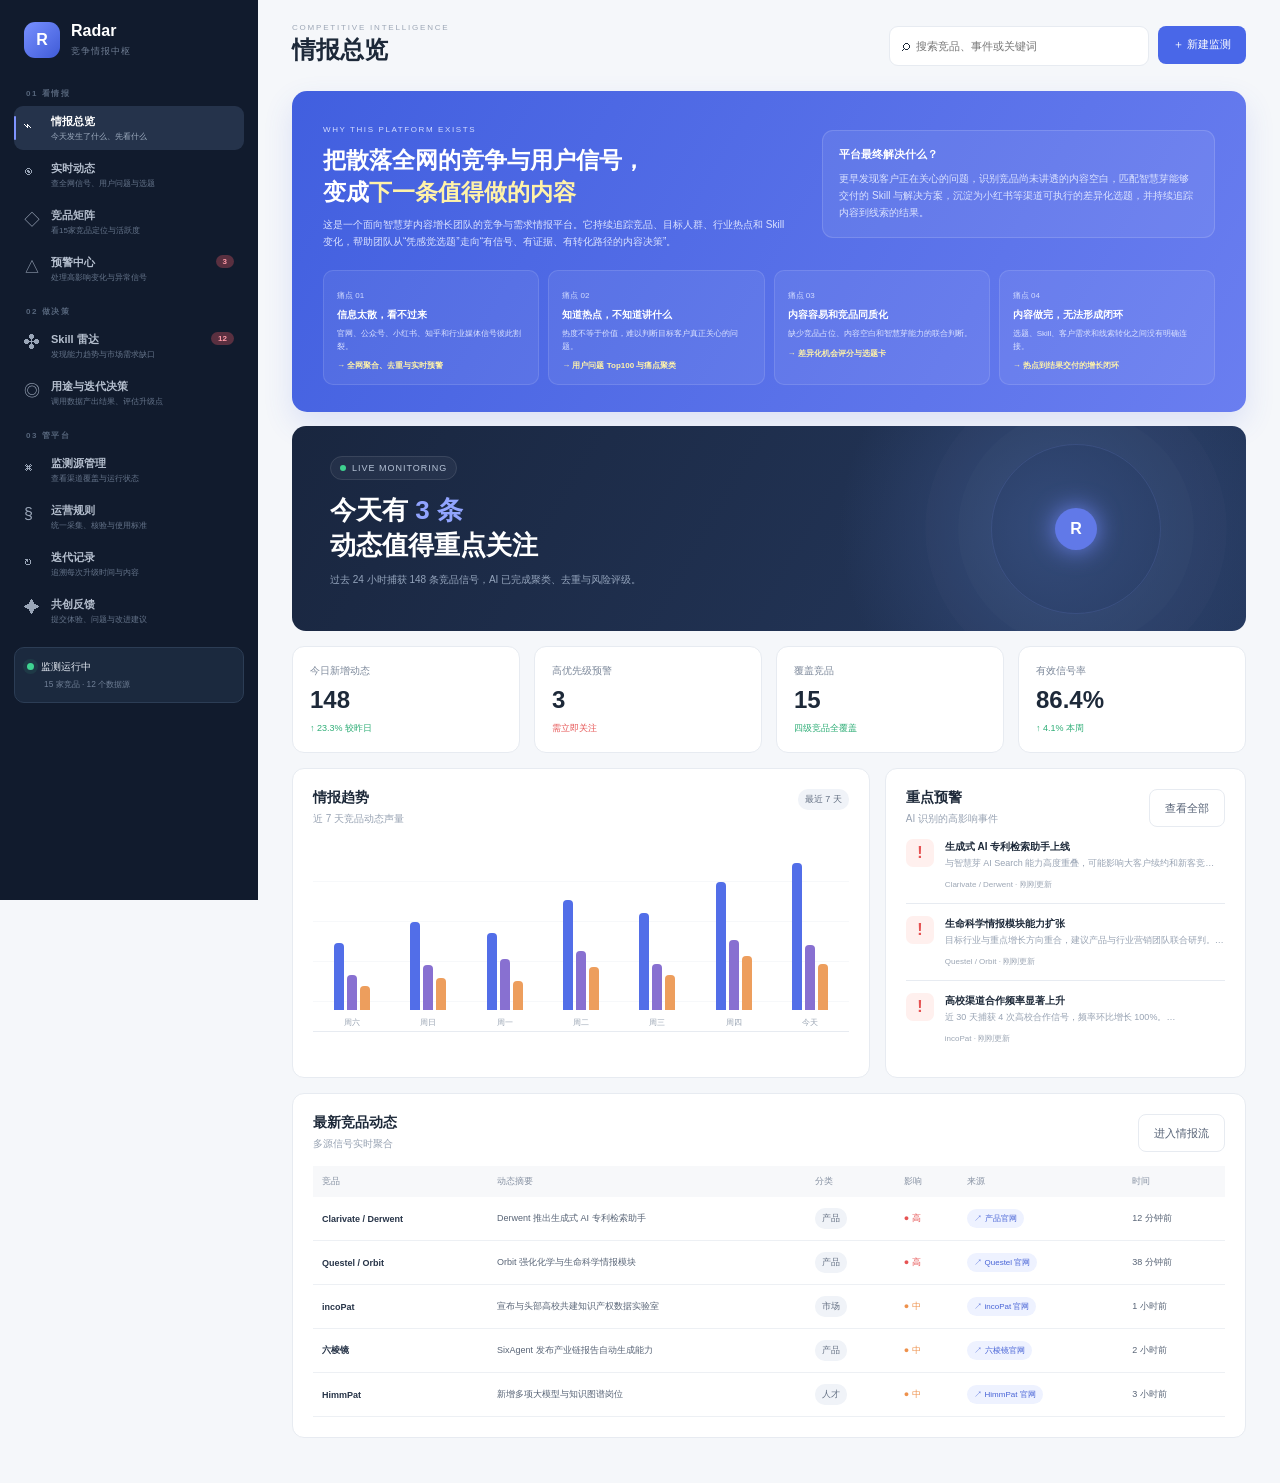
==== index.html @ b19b82ee "Create index.html发布智慧芽竞品监测平台 v1.7" ====
<!doctype html>
<html lang="zh-CN">
<head>
<meta charset="UTF-8"><meta name="viewport" content="width=device-width,initial-scale=1">
<title>Radar｜智慧芽竞品实时监测</title>
<style>
:root{--nav:#111b2d;--blue:#4967e8;--ink:#1d2939;--muted:#7d899b;--line:#e7ebf1;--bg:#f5f7fa;--red:#e65353;--orange:#ee914c;--green:#2fae77}
*{box-sizing:border-box}body{margin:0;background:var(--bg);color:var(--ink);font-family:Inter,"PingFang SC","Microsoft YaHei",sans-serif}button,input,select{font:inherit}.app{display:grid;grid-template-columns:258px 1fr;min-height:100vh}
aside{position:fixed;width:258px;height:100vh;background:var(--nav);color:#9ba7b9;padding:22px 14px 16px;display:flex;flex-direction:column;overflow-y:auto}.brand{display:flex;gap:11px;align-items:center;padding:0 10px 18px;color:white}.logo{width:36px;height:36px;border-radius:11px;background:linear-gradient(135deg,#7890ff,#3f5bd7);display:grid;place-items:center;font-weight:800}.brand b{display:block}.brand small{color:#6f7d93;font-size:9px;letter-spacing:1px}
nav{display:grid;gap:3px}.nav-group{padding:12px 12px 4px;color:#56657b;font-size:8px;font-weight:700;letter-spacing:1.5px}.nav{position:relative;border:0;background:transparent;color:#9aa6b8;text-align:left;padding:8px 10px;border-radius:9px;cursor:pointer;display:grid;grid-template-columns:27px 1fr auto;align-items:center}.nav>span:first-child{font-size:16px;align-self:start;padding-top:2px}.nav-copy{display:block;min-width:0}.nav-copy b{display:block;color:#b5bfce;font-size:11px;font-weight:600;line-height:1.35}.nav-copy small{display:block;color:#65748a;font-size:8px;line-height:1.4;margin-top:2px;white-space:nowrap}.nav.active,.nav:hover{background:#25334b;color:white}.nav.active:before{content:"";position:absolute;left:0;top:10px;bottom:10px;width:2px;border-radius:2px;background:#7f94ff}.nav.active .nav-copy b,.nav:hover .nav-copy b{color:white}.nav.active .nav-copy small,.nav:hover .nav-copy small{color:#9fadc0}.badge{align-self:start;background:#5a3040;color:#ff9aa7;padding:2px 7px;border-radius:10px;font-size:8px}.nav-divider{height:1px;background:#29354a;margin:8px 10px 1px}.status{margin-top:14px;padding:12px;background:#1b293e;border:1px solid #2c3d55;border-radius:10px;font-size:10px;color:#e4eaf3}.status i{display:inline-block;width:7px;height:7px;background:#3fd391;border-radius:50%;margin-right:7px;box-shadow:0 0 0 4px #3fd39118}.status small{display:block;color:#718097;margin:5px 0 0 17px}
main{grid-column:2;padding:0 34px 45px;min-width:0}header{height:91px;display:flex;align-items:center;justify-content:space-between}h1{font-size:24px;margin:2px 0}.eyebrow{font-size:8px;letter-spacing:1.8px;color:#9da7b6;margin:0}.actions{display:flex;gap:9px}.search{background:white;border:1px solid var(--line);border-radius:9px;padding:0 12px;width:260px}.search input{height:38px;width:220px;border:0;outline:0;font-size:11px}.primary,.secondary{height:38px;border-radius:8px;padding:0 15px;cursor:pointer;font-size:11px}.primary{border:0;background:var(--blue);color:white}.secondary{border:1px solid var(--line);background:white;color:#566276}.page{display:none}.page.active{display:block}
.hero{height:205px;border-radius:14px;padding:31px 38px;color:white;background:radial-gradient(circle at 80% 50%,#344b7a 0,transparent 28%),linear-gradient(120deg,#19263f,#263a60);position:relative;overflow:hidden}.live{font-size:9px;letter-spacing:1px;color:#b8c5d9;border:1px solid #ffffff19;background:#ffffff0b;border-radius:14px;padding:6px 9px}.live:before{content:"";display:inline-block;width:6px;height:6px;border-radius:50%;background:#3ed18f;margin-right:6px}.hero h2{font-size:26px;line-height:1.35;margin:18px 0 7px}.hero em{font-style:normal;color:#91a4ff}.hero p{font-size:10px;color:#94a4bc}.radar{position:absolute;right:85px;top:18px;width:170px;height:170px;border:1px solid #8ea2ff22;border-radius:50%;box-shadow:0 0 0 33px #ffffff04,0 0 0 66px #ffffff03}.radar:after{content:"R";position:absolute;inset:63px;border-radius:50%;background:#6179e8;display:grid;place-items:center;font-weight:bold;box-shadow:0 0 25px #6c82ed}
.purpose-banner{border-radius:15px;background:linear-gradient(120deg,#415fdf,#6a7ef0);color:white;padding:27px 31px;margin-bottom:14px;box-shadow:0 12px 30px #405fdf24}.purpose-top{display:grid;grid-template-columns:1.2fr 1fr;gap:28px;align-items:center}.purpose-kicker{font-size:8px;letter-spacing:1.6px;color:#d5ddff}.purpose-banner h2{font-size:23px;line-height:1.4;margin:8px 0}.purpose-banner h2 em{font-style:normal;color:#fff2a8}.purpose-banner>div p,.purpose-top p{font-size:10px;line-height:1.7;color:#dce3ff;margin:0}.purpose-result{background:#ffffff12;border:1px solid #ffffff24;border-radius:11px;padding:16px}.purpose-result b{display:block;font-size:11px;margin-bottom:8px}.purpose-result p{color:white}.pain-grid{display:grid;grid-template-columns:repeat(4,1fr);gap:9px;margin-top:20px}.pain-card{background:#ffffff10;border:1px solid #ffffff1e;border-radius:10px;padding:13px}.pain-card span{font-size:8px;color:#d3dcff}.pain-card h3{font-size:10px;margin:6px 0;color:white}.pain-card p{font-size:8px!important;line-height:1.55!important;color:#dce3ff!important}.pain-card b{display:block;font-size:8px;color:#fff3a9;margin-top:7px}
.metrics{display:grid;grid-template-columns:repeat(4,1fr);gap:14px;margin:15px 0}.metric,.panel,.company{background:white;border:1px solid var(--line);border-radius:12px}.metric{padding:17px}.metric span{display:block;font-size:10px;color:var(--muted)}.metric strong{display:block;font-size:24px;margin:8px 0 3px}.metric small{font-size:9px;color:var(--green)}.metric.warn small{color:var(--red)}.grid{display:grid;grid-template-columns:1.6fr 1fr;gap:15px}.panel{padding:20px}.panel-head,.intro,.toolbar{display:flex;align-items:flex-start;justify-content:space-between}.panel h3{font-size:14px;margin:0 0 5px}.panel p,.intro p{font-size:10px;color:#98a3b3;margin:0}.chart{height:190px;margin-top:16px;padding:8px 5px 21px;display:flex;align-items:end;gap:9px;border-bottom:1px solid var(--line);background:repeating-linear-gradient(to bottom,transparent,transparent 39px,#eef1f5 40px)}.day{height:100%;flex:1;display:flex;align-items:end;justify-content:center;gap:3px;position:relative}.day i{display:block;width:10px;border-radius:4px 4px 0 0}.day label{position:absolute;bottom:-18px;font-size:8px;color:#98a3b2}.alert{display:grid;grid-template-columns:30px 1fr;gap:9px;padding:12px 0;border-bottom:1px solid var(--line);cursor:pointer}.alert:last-child{border:0}.alert-icon{width:28px;height:28px;border-radius:7px;background:#fff0ee;color:var(--red);display:grid;place-items:center;font-weight:bold}.alert h4{font-size:10px;line-height:1.5;margin:0}.alert p{font-size:9px;margin:3px 0}.meta{font-size:8px;color:#9da7b5}.full{margin-top:15px}.table-wrap{overflow:auto}table{width:100%;border-collapse:collapse;margin-top:14px}th{background:#f7f8fa;color:#8792a3;font-weight:500;font-size:9px;text-align:left;padding:9px}td{padding:11px 9px;border-bottom:1px solid #edf0f4;font-size:9px;color:#586476;cursor:pointer}td b{color:#273448}.tag{display:inline-block;background:#f0f3f8;border-radius:10px;padding:4px 7px;color:#657184;font-size:9px}.high{color:var(--red)}.mid{color:var(--orange)}.low{color:var(--green)}
.intro{margin-bottom:16px;align-items:center}.intro h2{font-size:18px;margin:0 0 5px}.filters{display:flex;gap:4px;background:white;border:1px solid var(--line);padding:4px;border-radius:9px}.filters button{border:0;background:transparent;color:#7c8899;padding:7px 11px;border-radius:6px;font-size:10px;cursor:pointer}.filters button.active{background:#eaf0ff;color:#3f5fd4}.toolbar{align-items:center;margin-bottom:14px}.toolbar select{border:1px solid var(--line);background:white;border-radius:8px;padding:8px;font-size:10px;color:#657184}
.feed-layout{display:grid;grid-template-columns:1fr 270px;gap:15px}.feed{background:white;border:1px solid var(--line);border-radius:12px;padding:3px 20px}.feed-item{display:grid;grid-template-columns:105px 1fr;gap:15px;padding:19px 0;border-bottom:1px solid var(--line);cursor:pointer}.feed-item:last-child{border:0}.feed-item:hover h3{color:var(--blue)}.feed-company{font-size:10px;font-weight:700}.feed-time{font-size:8px;color:#9ca6b4;margin-top:7px}.feed-item h3{font-size:12px;margin:0 0 7px}.feed-item p{font-size:10px;line-height:1.65;color:#768294;margin:0 0 8px}.keywords{display:flex;flex-wrap:wrap;gap:7px;margin-top:15px}.keywords span{font-size:9px;padding:7px 9px;background:#f1f4f8;border-radius:15px}.keywords b{color:var(--blue);margin-left:4px}
.live-tabs{display:flex;gap:5px;overflow:auto;background:white;border:1px solid var(--line);padding:5px;border-radius:10px;margin-bottom:14px}.live-tabs button{white-space:nowrap;border:0;background:transparent;color:#718095;padding:9px 13px;border-radius:7px;font-size:10px;cursor:pointer}.live-tabs button.active{background:#eaf0ff;color:#3f5ed6}.live-view{display:none}.live-view.active{display:block}.source-taxonomy{display:grid;grid-template-columns:repeat(3,1fr);gap:13px}.taxonomy-card{background:white;border:1px solid var(--line);border-radius:11px;padding:17px}.taxonomy-head{display:flex;align-items:center;gap:10px;margin-bottom:12px}.taxonomy-icon{width:34px;height:34px;background:#edf1ff;color:var(--blue);display:grid;place-items:center;border-radius:9px;font-weight:bold}.taxonomy-card h3{font-size:12px;margin:0}.taxonomy-card p{font-size:8px;color:#939eae;margin:3px 0 0}.taxonomy-list{display:grid;gap:7px}.taxonomy-row{display:flex;justify-content:space-between;align-items:center;padding:8px;background:#f7f8fa;border-radius:7px;font-size:9px;color:#5f6c7d}.taxonomy-row span:last-child{color:#8995a6}.notice{padding:11px 13px;border:1px solid #f3d9a8;background:#fff9ed;color:#966c2d;border-radius:9px;font-size:9px;margin-bottom:13px}.rank-tools{display:flex;gap:8px;align-items:center}.rank-tools select{border:1px solid var(--line);border-radius:7px;padding:7px;background:white;font-size:9px}.rank-no{font-weight:800;font-size:12px}.rank-no.top{color:var(--orange)}.trend-up{color:var(--red)}.trend-down{color:var(--green)}.mini-bar{width:70px;height:4px;background:#edf0f4;border-radius:5px;overflow:hidden}.mini-bar i{display:block;height:100%;background:var(--blue)}.source-note{font-size:8px;color:#9aa5b4}.signal-metrics{display:flex;gap:7px;flex-wrap:wrap;margin-top:9px}.signal-metrics span{font-size:8px;background:#f3f5f8;border-radius:10px;padding:4px 7px;color:#718095}.opportunity-grid{display:grid;grid-template-columns:repeat(2,1fr);gap:13px}.opportunity{background:white;border:1px solid var(--line);border-radius:11px;padding:18px}.opp-head{display:flex;justify-content:space-between;gap:10px}.opp-score{flex:0 0 45px;height:45px;border-radius:50%;background:#edf1ff;color:var(--blue);display:grid;place-items:center;font-size:14px;font-weight:bold}.opportunity h3{font-size:12px;line-height:1.5;margin:0 0 6px}.opportunity p{font-size:9px;color:#748094;line-height:1.6}.angle{border-left:2px solid var(--blue);padding:8px 10px;background:#f7f9ff;border-radius:0 7px 7px 0;color:#48556a!important}.warning-grid{display:grid;grid-template-columns:repeat(2,1fr);gap:12px}.warning-card{background:white;border:1px solid var(--line);border-left:3px solid var(--red);border-radius:10px;padding:16px}.warning-card.orange{border-left-color:var(--orange)}.warning-card h3{font-size:11px;margin:0 0 6px}.warning-card p{font-size:9px;color:#748094;line-height:1.6}.warning-card footer{display:flex;justify-content:space-between;font-size:8px;color:#98a3b2;margin-top:11px}
.company-grid{display:grid;grid-template-columns:repeat(3,1fr);gap:14px}.company{padding:18px}.company-top{display:flex;align-items:center;gap:11px}.company-logo{width:39px;height:39px;border-radius:10px;color:white;display:grid;place-items:center;font-weight:bold}.company h3{font-size:13px;margin:0 0 4px}.company p{font-size:9px;color:#909baa;margin:0}.tier{margin-left:auto;padding:4px 7px;border-radius:10px;background:#edf1ff;color:#4c64d1;font-size:8px}.score{display:flex;justify-content:space-between;align-items:end;margin:18px 0 8px}.score b{font-size:24px}.score span{font-size:8px;color:#8d98a8}.bar{height:5px;border-radius:5px;background:#edf0f4;overflow:hidden}.bar i{display:block;height:100%;background:linear-gradient(90deg,#506be4,#8295f3)}.stats{display:grid;grid-template-columns:repeat(3,1fr);margin-top:15px;padding-top:13px;border-top:1px solid var(--line);font-size:8px;text-align:center;color:#909baa}.stats b{display:block;font-size:13px;color:#344154;margin-bottom:3px}
.alert-row{background:white;border:1px solid var(--line);border-left:3px solid var(--red);border-radius:10px;padding:16px;margin-bottom:10px;display:grid;grid-template-columns:34px 1fr auto;gap:12px;align-items:center}.alert-row.medium{border-left-color:var(--orange)}.alert-row h3{font-size:11px;margin:0 0 5px}.alert-row p{font-size:9px;color:#7c8798;margin:0}.source-grid{display:grid;grid-template-columns:repeat(3,1fr);gap:14px}.source{background:white;border:1px solid var(--line);border-radius:11px;padding:17px;display:flex;align-items:center;gap:11px}.source-logo{width:36px;height:36px;border-radius:9px;background:#edf1ff;color:var(--blue);display:grid;place-items:center;font-weight:bold}.source h3{font-size:11px;margin:0 0 4px}.source p{font-size:8px;color:#929dac;margin:0}.toggle{margin-left:auto;width:34px;height:19px;border-radius:20px;background:var(--blue);padding:3px;cursor:pointer}.toggle:before{content:"";display:block;width:13px;height:13px;border-radius:50%;background:white;margin-left:15px}.toggle.off{background:#d7dce3}.toggle.off:before{margin-left:0}
.govern-grid{display:grid;grid-template-columns:repeat(2,1fr);gap:14px}.rule-card{background:white;border:1px solid var(--line);border-radius:12px;padding:20px}.rule-no{width:30px;height:30px;border-radius:8px;background:#edf1ff;color:var(--blue);display:grid;place-items:center;font-weight:bold;font-size:11px;margin-bottom:13px}.rule-card h3{font-size:13px;margin:0 0 7px}.rule-card p,.rule-card li{font-size:10px;color:#748094;line-height:1.7}.rule-card ul{padding-left:17px;margin:8px 0 0}.rule-card.wide{grid-column:1/-1}.rule-flow{display:grid;grid-template-columns:repeat(5,1fr);gap:8px;margin-top:14px}.rule-flow div{background:#f6f8fb;border:1px solid var(--line);border-radius:8px;text-align:center;padding:12px 6px;font-size:9px;color:#596678}.rule-flow b{display:block;color:var(--blue);font-size:14px;margin-bottom:5px}
.timeline-v{position:relative;margin-left:13px;padding-left:27px;border-left:1px solid #dbe1e9}.release{background:white;border:1px solid var(--line);border-radius:12px;padding:18px 20px;margin-bottom:14px;position:relative}.release:before{content:"";position:absolute;left:-34px;top:22px;width:11px;height:11px;border-radius:50%;background:var(--blue);border:4px solid var(--bg)}.release-head{display:flex;justify-content:space-between;align-items:center}.release h3{font-size:13px;margin:0}.release time{font-size:9px;color:#939ead}.release ul{padding-left:17px;margin:12px 0 0}.release li{font-size:10px;color:#687587;line-height:1.8}.version{font-size:8px;background:#edf1ff;color:var(--blue);border-radius:10px;padding:4px 7px;margin-left:7px}
.feedback-layout{display:grid;grid-template-columns:360px 1fr;gap:15px}.feedback-form label{display:block;font-size:9px;color:#647185;margin:13px 0 6px}.feedback-form input,.feedback-form select,.feedback-form textarea{width:100%;border:1px solid var(--line);border-radius:8px;padding:10px;background:white;outline:none;font-size:10px}.feedback-form textarea{min-height:105px;resize:vertical}.feedback-form .primary{width:100%;margin-top:15px}.feedback-list{display:grid;gap:10px;margin-top:14px}.feedback-card{border:1px solid var(--line);border-radius:10px;padding:14px}.feedback-card h4{font-size:11px;margin:0 0 7px}.feedback-card p{font-size:10px!important;line-height:1.6;color:#6e7a8c!important}.feedback-meta{display:flex;align-items:center;gap:7px;font-size:8px;color:#98a2b1}.feedback-status{margin-left:auto;background:#eaf8f2;color:var(--green);padding:4px 7px;border-radius:10px}.empty{text-align:center;padding:55px;color:#9ba5b4;font-size:10px}.stars{display:flex;gap:4px}.stars button{border:0;background:#f2f4f7;color:#a3adba;width:31px;height:31px;border-radius:7px;cursor:pointer}.stars button.on{background:#fff0d8;color:#e79a2c}
.modal-bg{display:none;position:fixed;inset:0;background:#101827aa;z-index:5;align-items:center;justify-content:center}.modal-bg.open{display:flex}.modal{width:min(560px,90vw);background:white;border-radius:14px;padding:27px;position:relative}.close{position:absolute;right:15px;top:11px;border:0;background:transparent;font-size:21px;color:#8a95a5;cursor:pointer}.modal h2{font-size:18px;margin:0 0 10px}.modal p{font-size:11px;color:#707d90;line-height:1.75}.modal label{display:block;font-size:10px;margin:14px 0 6px}.modal input,.modal select{width:100%;padding:10px;border:1px solid var(--line);border-radius:8px}.modal .primary{width:100%;margin-top:18px}.toast{position:fixed;right:25px;bottom:25px;background:#1d293c;color:white;padding:11px 16px;border-radius:8px;font-size:10px;opacity:0;transform:translateY(8px);transition:.2s}.toast.show{opacity:1;transform:none}
.source-link{display:inline-flex;align-items:center;gap:4px;color:#4763d6;text-decoration:none;font-size:8px;padding:4px 7px;background:#eef2ff;border-radius:10px}.source-link:hover{text-decoration:underline}.source-line{display:flex;align-items:center;gap:8px;flex-wrap:wrap;margin-top:9px}.source-domain{color:#94a0b0;font-size:8px}
.skill-hero{background:linear-gradient(120deg,#151f37,#293f68);border-radius:14px;color:white;padding:25px 30px;display:flex;justify-content:space-between;align-items:center;margin-bottom:14px}.skill-hero h2{font-size:21px;margin:0 0 8px}.skill-hero p{font-size:10px;color:#aab8cd;margin:0;max-width:650px;line-height:1.6}.skill-kpis{display:flex;gap:25px}.skill-kpis span{font-size:8px;color:#9dacbf;text-align:center}.skill-kpis b{display:block;color:white;font-size:21px;margin-bottom:4px}.skill-tabs{display:flex;gap:5px;border-bottom:1px solid var(--line);margin-bottom:14px}.skill-tabs button{border:0;background:transparent;padding:10px 13px;color:#778497;font-size:10px;cursor:pointer;border-bottom:2px solid transparent}.skill-tabs button.active{color:var(--blue);border-bottom-color:var(--blue)}.skill-view{display:none}.skill-view.active{display:block}.skill-grid{display:grid;grid-template-columns:repeat(3,1fr);gap:13px}.skill-card{background:white;border:1px solid var(--line);border-radius:11px;padding:17px}.skill-top{display:flex;justify-content:space-between;gap:9px}.skill-card h3{font-size:12px;line-height:1.5;margin:0 0 7px}.skill-card p{font-size:9px;color:#748094;line-height:1.65;margin:0}.skill-score{flex:0 0 38px;height:38px;border-radius:9px;background:#eef2ff;color:var(--blue);display:grid;place-items:center;font-weight:bold}.skill-meta{display:flex;gap:6px;flex-wrap:wrap;margin:11px 0}.skill-meta span{font-size:8px;background:#f2f4f7;border-radius:9px;padding:4px 7px;color:#657286}.heat{height:5px;border-radius:5px;background:#edf0f4;overflow:hidden;margin:10px 0 7px}.heat i{display:block;height:100%;background:linear-gradient(90deg,#526de8,#dc6b82)}.matrix-table td:first-child{font-weight:700;color:#344154}.demand-card{background:white;border:1px solid var(--line);border-radius:11px;padding:17px;display:grid;grid-template-columns:1fr 120px;gap:15px}.demand-card h3{font-size:12px;margin:0 0 6px}.demand-card p{font-size:9px;color:#748094;line-height:1.6;margin:0}.demand-score{text-align:center;border-left:1px solid var(--line)}.demand-score b{font-size:23px;color:var(--blue);display:block}.demand-score span{font-size:8px;color:#929dad}
.meeting-insight{background:#eef2ff;border:1px solid #dce4ff;border-radius:10px;padding:13px 15px;margin-bottom:14px;font-size:9px;color:#4f5e78;line-height:1.6}.meeting-insight b{color:#344fc1}.business-flow{display:grid;grid-template-columns:repeat(6,1fr);gap:8px;margin:16px 0}.flow-step{background:white;border:1px solid var(--line);border-radius:10px;padding:14px 9px;text-align:center;position:relative}.flow-step:not(:last-child):after{content:"→";position:absolute;right:-10px;top:38%;color:#9ba6b5;z-index:2}.flow-step b{display:block;color:var(--blue);font-size:15px;margin-bottom:6px}.flow-step span{font-size:9px;color:#5f6c7e}.flow-step small{display:block;font-size:8px;color:#9aa5b4;margin-top:5px}.segment-grid{display:grid;grid-template-columns:repeat(3,1fr);gap:12px;margin-top:14px}.segment-card{background:white;border:1px solid var(--line);border-radius:11px;padding:17px}.segment-card.priority{border-top:3px solid var(--blue)}.segment-card h3{font-size:12px;margin:8px 0 7px}.segment-card p,.segment-card li{font-size:9px;color:#748094;line-height:1.6}.segment-card ul{padding-left:16px;margin:10px 0 0}.process-grid{display:grid;grid-template-columns:repeat(4,1fr);gap:12px;margin-top:14px}.process-card{background:white;border:1px solid var(--line);border-radius:11px;padding:16px}.process-card b{font-size:14px;color:var(--blue)}.process-card h3{font-size:11px;margin:7px 0}.process-card p{font-size:9px;color:#748094;line-height:1.6;margin:0}
.intent-hero{background:linear-gradient(120deg,#202d49,#314b77);color:white;border-radius:14px;padding:25px 28px;margin-bottom:14px;display:flex;justify-content:space-between;gap:20px;align-items:center}.intent-hero h2{font-size:20px;margin:0 0 7px}.intent-hero p{font-size:10px;color:#b5c2d7;line-height:1.65;margin:0;max-width:700px}.principle-chip{background:#ffffff10;border:1px solid #ffffff22;padding:11px 14px;border-radius:10px;font-size:9px;white-space:nowrap}.intent-switch{display:grid;grid-template-columns:repeat(2,1fr);gap:10px;margin-bottom:14px}.intent-mode{background:white;border:1px solid var(--line);border-radius:11px;padding:16px;text-align:left;cursor:pointer}.intent-mode.active{border-color:#7890f2;box-shadow:0 0 0 2px #526ee81a}.intent-mode b{display:block;font-size:12px;color:#344154;margin-bottom:5px}.intent-mode span{font-size:9px;color:#7c8899}.intent-panel{display:none}.intent-panel.active{display:grid;grid-template-columns:370px 1fr;gap:14px}.intent-form label{display:block;font-size:9px;color:#657185;margin:12px 0 6px}.intent-form select,.intent-form textarea,.intent-form input{width:100%;border:1px solid var(--line);border-radius:8px;background:white;padding:10px;font-size:10px;outline:0}.intent-form textarea{min-height:105px;resize:vertical}.intent-form .primary{width:100%;margin-top:14px}.generated-result{border:1px solid var(--line);border-radius:10px;padding:15px;margin-top:12px}.generated-result h4{font-size:11px;margin:0 0 7px}.generated-result p,.generated-result li{font-size:9px;color:#6f7c8e;line-height:1.7}.decision-list{display:grid;gap:11px}.decision-card{background:white;border:1px solid var(--line);border-radius:11px;padding:17px}.decision-head{display:flex;justify-content:space-between;gap:12px}.decision-card h3{font-size:12px;margin:0 0 6px}.decision-card p{font-size:9px;color:#748094;line-height:1.6}.assessment-grid{display:grid;grid-template-columns:repeat(4,1fr);gap:7px;margin:12px 0}.assessment{background:#f6f8fb;border-radius:8px;padding:9px}.assessment span{display:block;font-size:8px;color:#909baa;margin-bottom:4px}.assessment b{font-size:9px;color:#3f4d61}.assessment.good b{color:var(--green)}.assessment.warn b{color:var(--orange)}.pros-cons{display:grid;grid-template-columns:repeat(2,1fr);gap:8px}.pros-cons div{border:1px solid var(--line);border-radius:8px;padding:10px;font-size:9px;color:#687587;line-height:1.6}.decision-actions{display:flex;gap:7px;justify-content:flex-end;margin-top:12px}.status-approved{background:#e9f8f1;color:var(--green)}.status-hold{background:#fff4e8;color:var(--orange)}.status-rejected{background:#f2f4f7;color:#7b8798}.guardrail{border-left:3px solid var(--blue);background:#f5f7ff;padding:12px 14px;border-radius:0 8px 8px 0;font-size:9px;color:#5d6980;line-height:1.65;margin-bottom:13px}
@media(max-width:1050px){.grid,.feed-layout,.feedback-layout,.intent-panel.active{grid-template-columns:1fr}.metrics{grid-template-columns:repeat(2,1fr)}.company-grid,.source-grid,.source-taxonomy,.skill-grid,.process-grid,.pain-grid{grid-template-columns:repeat(2,1fr)}.business-flow{grid-template-columns:repeat(3,1fr)}}@media(max-width:760px){.app{display:block}aside{position:static;width:auto;height:auto}.status,.nav-divider,.nav-group{display:none}nav{grid-template-columns:repeat(10,180px);overflow:auto}.nav-copy small{white-space:normal}main{padding:0 14px 30px}.search{display:none}.radar{display:none}.metrics,.company-grid,.source-grid,.govern-grid,.source-taxonomy,.opportunity-grid,.warning-grid,.skill-grid,.process-grid,.segment-grid,.business-flow,.pain-grid,.purpose-top,.intent-switch,.assessment-grid,.pros-cons{grid-template-columns:1fr}.flow-step:not(:last-child):after{content:"↓";right:50%;top:auto;bottom:-13px}.rule-card.wide{grid-column:auto}.rule-flow{grid-template-columns:1fr}.hero{padding:28px}.purpose-banner{padding:23px}.intent-hero{display:block}.principle-chip{margin-top:13px;white-space:normal}.feed-item{grid-template-columns:1fr}.skill-hero{display:block}.skill-kpis{margin-top:20px}.demand-card{grid-template-columns:1fr}.demand-score{border:0;border-top:1px solid var(--line);padding-top:10px}}
</style>
</head>
<body><div class="app">
<aside><div class="brand"><div class="logo">R</div><div><b>Radar</b><small>竞争情报中枢</small></div></div>
<nav id="nav">
<div class="nav-group">01 看情报</div>
<button class="nav active" data-page="overview"><span>⌁</span><span class="nav-copy"><b>情报总览</b><small>今天发生了什么、先看什么</small></span></button>
<button class="nav" data-page="feed"><span>◉</span><span class="nav-copy"><b>实时动态</b><small>查全网信号、用户问题与选题</small></span></button>
<button class="nav" data-page="companies"><span>◇</span><span class="nav-copy"><b>竞品矩阵</b><small>看15家竞品定位与活跃度</small></span></button>
<button class="nav" data-page="alerts"><span>△</span><span class="nav-copy"><b>预警中心</b><small>处理高影响变化与异常信号</small></span><b class="badge">3</b></button>
<div class="nav-group">02 做决策</div>
<button class="nav" data-page="skills"><span>✣</span><span class="nav-copy"><b>Skill 雷达</b><small>发现能力趋势与市场需求缺口</small></span><b class="badge">12</b></button>
<button class="nav" data-page="intent"><span>◎</span><span class="nav-copy"><b>用途与迭代决策</b><small>调用数据产出结果、评估升级点</small></span></button>
<div class="nav-group">03 管平台</div>
<button class="nav" data-page="sources"><span>⌘</span><span class="nav-copy"><b>监测源管理</b><small>查看渠道覆盖与运行状态</small></span></button>
<button class="nav" data-page="rules"><span>§</span><span class="nav-copy"><b>运营规则</b><small>统一采集、核验与使用标准</small></span></button>
<button class="nav" data-page="changelog"><span>↻</span><span class="nav-copy"><b>迭代记录</b><small>追溯每次升级时间与内容</small></span></button>
<button class="nav" data-page="feedback"><span>✦</span><span class="nav-copy"><b>共创反馈</b><small>提交体验、问题与改进建议</small></span></button>
</nav>
<div class="status"><i></i>监测运行中<small>15 家竞品 · 12 个数据源</small></div></aside>
<main><header><div><p class="eyebrow">COMPETITIVE INTELLIGENCE</p><h1 id="title">情报总览</h1></div><div class="actions"><label class="search">⌕ <input id="search" placeholder="搜索竞品、事件或关键词"></label><button class="primary" id="newMonitor">＋ 新建监测</button></div></header>

<section class="page active" id="overview"><section class="purpose-banner"><div class="purpose-top"><div><span class="purpose-kicker">WHY THIS PLATFORM EXISTS</span><h2>把散落全网的竞争与用户信号，<br>变成<em>下一条值得做的内容</em></h2><p>这是一个面向智慧芽内容增长团队的竞争与需求情报平台。它持续追踪竞品、目标人群、行业热点和 Skill 变化，帮助团队从“凭感觉选题”走向“有信号、有证据、有转化路径的内容决策”。</p></div><div class="purpose-result"><b>平台最终解决什么？</b><p>更早发现客户正在关心的问题，识别竞品尚未讲透的内容空白，匹配智慧芽能够交付的 Skill 与解决方案，沉淀为小红书等渠道可执行的差异化选题，并持续追踪内容到线索的结果。</p></div></div><div class="pain-grid"><article class="pain-card"><span>痛点 01</span><h3>信息太散，看不过来</h3><p>官网、公众号、小红书、知乎和行业媒体信号彼此割裂。</p><b>→ 全网聚合、去重与实时预警</b></article><article class="pain-card"><span>痛点 02</span><h3>知道热点，不知道讲什么</h3><p>热度不等于价值，难以判断目标客户真正关心的问题。</p><b>→ 用户问题 Top100 与痛点聚类</b></article><article class="pain-card"><span>痛点 03</span><h3>内容容易和竞品同质化</h3><p>缺少竞品占位、内容空白和智慧芽能力的联合判断。</p><b>→ 差异化机会评分与选题卡</b></article><article class="pain-card"><span>痛点 04</span><h3>内容做完，无法形成闭环</h3><p>选题、Skill、客户需求和线索转化之间没有明确连接。</p><b>→ 热点到结果交付的增长闭环</b></article></div></section><div class="hero"><span class="live">LIVE MONITORING</span><h2>今天有 <em>3 条</em><br>动态值得重点关注</h2><p>过去 24 小时捕获 148 条竞品信号，AI 已完成聚类、去重与风险评级。</p><div class="radar"></div></div>
<div class="metrics"><article class="metric"><span>今日新增动态</span><strong>148</strong><small>↑ 23.3% 较昨日</small></article><article class="metric warn"><span>高优先级预警</span><strong>3</strong><small>需立即关注</small></article><article class="metric"><span>覆盖竞品</span><strong>15</strong><small>四级竞品全覆盖</small></article><article class="metric"><span>有效信号率</span><strong>86.4%</strong><small>↑ 4.1% 本周</small></article></div>
<div class="grid"><section class="panel"><div class="panel-head"><div><h3>情报趋势</h3><p>近 7 天竞品动态声量</p></div><span class="tag">最近 7 天</span></div><div class="chart" id="chart"></div></section><section class="panel"><div class="panel-head"><div><h3>重点预警</h3><p>AI 识别的高影响事件</p></div><button class="secondary jump" data-jump="alerts">查看全部</button></div><div id="priority"></div></section></div>
<section class="panel full"><div class="panel-head"><div><h3>最新竞品动态</h3><p>多源信号实时聚合</p></div><button class="secondary jump" data-jump="feed">进入情报流</button></div><div class="table-wrap"><table><thead><tr><th>竞品</th><th>动态摘要</th><th>分类</th><th>影响</th><th>来源</th><th>时间</th></tr></thead><tbody id="latest"></tbody></table></div></section></section>

<section class="page" id="feed">
<div class="live-tabs" id="liveTabs"><button class="active" data-live="stream">全网动态流</button><button data-live="platforms">平台监测</button><button data-live="searchDemand">搜索需求</button><button data-live="topQuestions">用户问题 Top 100</button><button data-live="signalAlerts">异常与预警</button><button data-live="opportunities">选题机会</button></div>
<div class="live-view active" id="stream"><div class="toolbar"><div class="filters" id="filters"><button class="active" data-filter="全部">全部动态</button><button data-filter="产品">产品更新</button><button data-filter="市场">市场活动</button><button data-filter="舆情">舆情信号</button><button data-filter="人才">人才招聘</button></div><select id="companyFilter"><option>全部竞品</option></select></div><div class="feed-layout"><div class="feed" id="feedList"></div><section class="panel"><h3>热点关键词</h3><p>近 24 小时信号聚类</p><div class="keywords"><span>AI Agent <b>32</b></span><span>专利分析 <b>28</b></span><span>产业图谱 <b>17</b></span><span>海外市场 <b>14</b></span><span>大模型 <b>12</b></span></div><br><h3>AI 情报日报</h3><p>自动汇总核心动态、潜在影响与建议动作。</p><button class="secondary" style="width:100%;margin-top:14px" onclick="toast('今日简报生成中')">生成今日简报</button></section></div></div>
<div class="live-view" id="platforms"><div class="intro"><div><h2>平台监测</h2><p>按一级来源、二级平台和三级信号类型管理全网监测范围。</p></div><span class="tag">32 个来源运行中</span></div><div class="source-taxonomy" id="taxonomyGrid"></div></div>
<div class="live-view" id="searchDemand"><div class="intro"><div><h2>搜索需求</h2><p>观察用户主动搜索的问题、品牌与解决方案需求。</p></div><span class="tag">近 30 天</span></div><div class="notice">数据口径提示：页面中的搜索量与覆盖人数为原型演示估算，真实上线后必须分别标注平台指数、第三方估算或真实后台数据，禁止直接跨平台相加。</div><section class="panel"><div class="panel-head"><div><h3>跨平台搜索趋势</h3><p>来源：百度、微信搜一搜、小红书、知乎、Google 与 AI 搜索</p></div><span class="tag">演示数据</span></div><div class="table-wrap"><table><thead><tr><th>搜索主题</th><th>主要来源</th><th>月搜索量</th><th>30天趋势</th><th>竞品占位</th><th>预警</th></tr></thead><tbody id="searchTable"></tbody></table></div></section></div>
<div class="live-view" id="topQuestions"><div class="intro"><div><h2>行业核心用户问题 Top 100</h2><p>综合搜索、讨论、覆盖、增长与商业意图形成的问题榜单。</p></div><div class="rank-tools"><select id="questionAudience"><option>全部人群</option><option>企业知识产权负责人</option><option>专利工程师</option><option>研发负责人</option><option>高校科研人员</option></select><select id="questionSort"><option value="score">综合机会分</option><option value="search">搜索次数</option><option value="reach">覆盖人数</option><option value="growth">增长速度</option></select></div></div><div class="notice">当前为 Top 100 结构与演示估算数据，用于确认指标和交互；接入真实数据后，每项指标将展示来源、统计周期与可信度。</div><section class="panel"><div class="table-wrap"><table><thead><tr><th>排名</th><th>用户问题</th><th>目标人群</th><th>月搜索量</th><th>讨论量</th><th>覆盖人数</th><th>趋势</th><th>机会分</th></tr></thead><tbody id="questionTable"></tbody></table></div></section></div>
<div class="live-view" id="signalAlerts"><div class="intro"><div><h2>异常与预警</h2><p>识别热度暴涨、负面舆情、竞品占位及信源异常。</p></div><span class="tag">4 条待研判</span></div><div class="warning-grid" id="warningGrid"></div></div>
<div class="live-view" id="opportunities"><div class="intro"><div><h2>小红书选题机会</h2><p>将竞品和用户信号转化为可执行的差异化内容角度。</p></div><button class="primary" onclick="toast('已生成本周选题包')">生成本周选题包</button></div><div class="opportunity-grid" id="opportunityGrid"></div></div>
</section>

<section class="page" id="skills"><div class="skill-hero"><div><h2>Skill 全网雷达</h2><p>持续搜索目标人群、竞品、行业与厂商正在使用、发布和期待的 Skill，识别产品能力趋势、场景空白与可营销的话题机会。</p></div><div class="skill-kpis"><span><b>126</b>已发现 Skill</span><span><b>18</b>本周新增</span><span><b>12</b>高机会</span></div></div>
<div class="skill-tabs" id="skillTabs"><button class="active" data-skill-view="skillStream">Skill 动态流</button><button data-skill-view="businessLoop">业务闭环</button><button data-skill-view="industrySkills">行业 Skill 地图</button><button data-skill-view="vendorSkills">厂商能力矩阵</button><button data-skill-view="skillDemand">需求缺口榜</button></div>
<div class="skill-view active" id="skillStream"><div class="toolbar"><div class="filters" id="skillFilters"><button class="active" data-skill-filter="全部">全部</button><button data-skill-filter="竞品动作">竞品动作</button><button data-skill-filter="目标人群">目标人群</button><button data-skill-filter="行业应用">行业应用</button><button data-skill-filter="厂商发布">厂商发布</button></div><span class="tag">近 30 天</span></div><div class="skill-grid" id="skillGrid"></div></div>
<div class="skill-view" id="businessLoop"><div class="meeting-insight"><b>来自会议纪要的核心判断：</b>热点不是终点，而是价值唤起的入口。平台需要把行业热点转化为客户小问题，再匹配 Skill、服务或产品组合，形成带明确需求标签的高质量线索，并持续追踪到转化结果。</div><div class="intro"><div><h2>热点到结果交付闭环</h2><p>从内容获客升级为“可诊断、可组合、可转化”的增长工作流。</p></div><span class="tag">H2 核心路径</span></div><div class="business-flow"><div class="flow-step"><b>1</b><span>行业热点</span><small>产业链变化</small></div><div class="flow-step"><b>2</b><span>痛点唤起</span><small>小问题识别</small></div><div class="flow-step"><b>3</b><span>内容承接</span><small>渠道与案例</small></div><div class="flow-step"><b>4</b><span>Skill 组合</span><small>Skill + 服务</small></div><div class="flow-step"><b>5</b><span>需求线索</span><small>标签与意向</small></div><div class="flow-step"><b>6</b><span>结果交付</span><small>转销售/自闭环</small></div></div><div class="process-grid"><article class="process-card"><b>01</b><h3>看方向</h3><p>产业链监测、战略情报、技术路线与机会洞察。</p></article><article class="process-card"><b>02</b><h3>解问题</h3><p>研发创新、TRIZ、技术方案与具体难题解决。</p></article><article class="process-card"><b>03</b><h3>控质量</h3><p>专利质量、权利要求比对、风险与价值评估。</p></article><article class="process-card"><b>04</b><h3>做运营</h3><p>专利组合运营、监测预警、内容和转化追踪。</p></article></div><div class="intro" style="margin-top:22px"><div><h2>客户池分层运营</h2><p>不同客户池对应不同监测、内容和转化动作。</p></div></div><div class="segment-grid"><article class="segment-card priority"><span class="tag">最高优先级</span><h3>新客户 · 不在销售私海</h3><p>由运营首次触达，具备自孵化和轻量 Skill 自闭环机会。</p><ul><li>监测行业与公司特征</li><li>用热点识别潜在需求</li><li>沉淀可直接体验的 Skill</li></ul></article><article class="segment-card"><span class="tag">重点协同</span><h3>新客户 · 已在销售私海</h3><p>以带需求标签的高质量线索支持销售，提高协同效率。</p><ul><li>明确热点与业务场景</li><li>补充客户行为证据</li><li>推送解决方案标签</li></ul></article><article class="segment-card"><span class="tag">增购运营</span><h3>现有合作客户</h3><p>通过新 Skill、专家服务和场景组合发现增购机会。</p><ul><li>监测新增痛点</li><li>推荐 Skill 组合</li><li>跟踪使用与续约反馈</li></ul></article></div></div>
<div class="skill-view" id="industrySkills"><section class="panel"><div class="panel-head"><div><h3>行业 Skill 热度地图</h3><p>观察不同产业正在出现的高频能力与增长方向</p></div><span class="tag">演示数据</span></div><div class="table-wrap"><table class="matrix-table"><thead><tr><th>行业</th><th>高频 Skill</th><th>本月信号</th><th>增长</th><th>主要人群</th><th>机会等级</th></tr></thead><tbody id="industrySkillTable"></tbody></table></div></section></div>
<div class="skill-view" id="vendorSkills"><section class="panel"><div class="panel-head"><div><h3>厂商与竞品能力矩阵</h3><p>追踪不同厂商推出、强调或正在招聘建设的 Skill</p></div><span class="tag">重点厂商</span></div><div class="table-wrap"><table class="matrix-table"><thead><tr><th>厂商</th><th>已出现 Skill</th><th>重点方向</th><th>信号来源</th><th>活跃度</th></tr></thead><tbody id="vendorSkillTable"></tbody></table></div></section></div>
<div class="skill-view" id="skillDemand"><div class="intro"><div><h2>目标人群希望出现的 Skill</h2><p>从求助、抱怨、搜索与工作流讨论中提炼尚未充分满足的能力需求。</p></div><span class="tag">需求机会 Top 8</span></div><div style="display:grid;gap:11px" id="skillDemandList"></div></div>
</section>
<section class="page" id="intent"><div class="intent-hero"><div><h2>你希望用这个平台完成什么？</h2><p>选择一种用途，或直接描述你的目标。平台既可以调用现有情报快速产出结果，也可以把改进意见转化为可审议的迭代候选。</p></div><div class="principle-chip">核心原则：平台自主分析，最终由你决定</div></div><div class="intent-switch" id="intentSwitch"><button class="intent-mode active" data-intent="useData"><b>调用平台数据，产出结果</b><span>生成选题、竞品简报、用户问题分析或 Skill 机会</span></button><button class="intent-mode" data-intent="evolvePlatform"><b>提出改进，评估是否迭代</b><span>分析收益、代价、方向影响及初心一致性</span></button></div>
<div class="intent-panel active" id="useData"><section class="panel intent-form"><h3>描述你需要的结果</h3><p>可以使用选项，也可以直接写出具体场景。</p><label>用途</label><select id="usePurpose"><option>小红书差异化选题</option><option>竞品动态简报</option><option>目标用户问题分析</option><option>行业 Skill 机会</option><option>渠道内容规划</option><option>自定义任务</option></select><label>目标人群</label><select id="useAudience"><option>企业知识产权负责人</option><option>专利工程师</option><option>研发负责人</option><option>高校科研人员</option><option>医药研发人员</option><option>全部目标人群</option></select><label>具体描述</label><textarea id="useDescription" placeholder="例如：帮我基于最近AI专利检索讨论，为企业IPR生成5个小红书选题，并说明差异化角度和证据"></textarea><button class="primary" id="generateIntentResult">调用平台数据生成</button></section><section class="panel"><div class="panel-head"><div><h3>结果工作区</h3><p>结果将说明调用了哪些平台数据</p></div><span class="tag">等待任务</span></div><div id="intentResult" class="empty">选择用途并描述目标后，结果会显示在这里。</div></section></div>
<div class="intent-panel" id="evolvePlatform"><section class="panel intent-form"><h3>提交平台改进方向</h3><p>内部意见和外部分析统一进入候选池，不会自动吸收。</p><label>建议来源</label><select id="proposalSource"><option>内部主观意见</option><option>会议纪要</option><option>用户反馈</option><option>竞品分析</option><option>行业趋势</option><option>外部专家建议</option></select><label>建议标题</label><input id="proposalTitle" placeholder="一句话说明希望升级什么"><label>详细描述</label><textarea id="proposalText" placeholder="说明问题、使用场景、期望效果，以及为什么现在值得做"></textarea><button class="primary" id="assessProposal">生成迭代评估</button></section><section><div class="guardrail"><b>决策护栏：</b>每个候选必须回答“是否服务内容增长与差异化选题”“是否强化热点—痛点—Skill—结果交付闭环”“会不会显著增加维护成本或改变平台发展方向”。只有你批准的项目才进入待迭代队列。</div><div class="decision-list" id="decisionList"></div></section></div>
</section>
<section class="page" id="companies"><div class="intro"><div><h2>竞品矩阵</h2><p>按直接竞品、科技情报、邻近数据及项目型服务分层管理。</p></div><select id="tierFilter"><option value="全部">全部层级</option><option>一级</option><option>二级</option><option>三级</option><option>四级</option></select></div><div class="company-grid" id="companyGrid"></div></section>
<section class="page" id="alerts"><div class="intro"><div><h2>预警中心</h2><p>按业务影响与紧急程度排序，辅助快速研判。</p></div><button class="secondary">待处理 3</button></div><div id="alertList"></div></section>
<section class="page" id="sources"><div class="intro"><div><h2>监测源管理</h2><p>统一管理官网、媒体、社交平台与招聘渠道。</p></div><button class="primary" id="newSource">＋ 添加数据源</button></div><div class="source-grid" id="sourceGrid"></div></section>
<section class="page" id="rules"><div class="intro"><div><h2>平台运营规则</h2><p>统一数据采集、情报研判、选题沉淀与协作标准。</p></div><span class="tag">规则版本 v1.0</span></div><div class="govern-grid">
<article class="rule-card"><div class="rule-no">01</div><h3>监测范围</h3><p>覆盖竞品官网、公开社媒、行业媒体、招聘平台及目标人群公开讨论。仅采集公开可访问内容，不绕过登录、权限和平台限制。</p><ul><li>一级竞品：每日重点巡检</li><li>二、三级竞品：按主题与热度监测</li><li>四级竞品：按项目与能力变化监测</li></ul></article>
<article class="rule-card"><div class="rule-no">02</div><h3>情报质量</h3><p>所有高优先级信号必须保留来源、时间和原始链接；AI摘要不能替代人工确认。转载信息需回溯首发来源。</p><ul><li>事实、观点和推测分别标记</li><li>重复信号自动聚类去重</li><li>无法验证的信息标为“待核实”</li></ul></article>
<article class="rule-card"><div class="rule-no">03</div><h3>预警分级</h3><p>根据业务相关度、影响范围、紧急程度及信源可信度形成综合等级。</p><ul><li>高：24小时内完成研判</li><li>中：3个工作日内跟进</li><li>低：进入周度情报汇总</li></ul></article>
<article class="rule-card"><div class="rule-no">04</div><h3>内容使用</h3><p>竞品与用户讨论用于洞察，不直接复制。对外内容需完成事实核验、版权检查、隐私检查和品牌口径审核。</p><ul><li>引用保留出处，不泄露个人信息</li><li>差异化选题必须匹配真实能力</li><li>发布效果回流至选题评分</li></ul></article>
<article class="rule-card wide"><div class="rule-no">05</div><h3>标准运营闭环</h3><p>平台每周完成一次情报清理与选题复盘，每月复核竞品名单、数据源及评分标准。</p><div class="rule-flow"><div><b>1</b>采集信号</div><div><b>2</b>聚类核验</div><div><b>3</b>机会评分</div><div><b>4</b>内容生产</div><div><b>5</b>效果回流</div></div></article>
</div></section>
<section class="page" id="changelog"><div class="intro"><div><h2>版本迭代记录</h2><p>记录每次更新的时间、内容与下一步计划。</p></div><button class="primary" onclick="openRelease()">＋ 记录更新</button></div><div class="timeline-v" id="releaseList"></div></section>
<section class="page" id="feedback"><div class="intro"><div><h2>共创反馈</h2><p>欢迎留下使用感受、问题与建议，共同推动平台持续迭代。</p></div><span class="tag" id="feedbackCount">0 条反馈</span></div><div class="feedback-layout">
<section class="panel feedback-form"><h3>提交反馈</h3><p>你的每条建议都会进入产品迭代池。</p><label>反馈类型</label><select id="fbType"><option>功能建议</option><option>数据问题</option><option>使用体验</option><option>新增监测源</option><option>内容选题建议</option></select><label>标题</label><input id="fbTitle" placeholder="一句话概括你的建议"><label>详细说明</label><textarea id="fbText" placeholder="请描述使用场景、遇到的问题或希望增加的能力"></textarea><label>使用满意度</label><div class="stars" id="stars"><button data-star="1">★</button><button data-star="2">★</button><button data-star="3">★</button><button data-star="4">★</button><button data-star="5">★</button></div><label>称呼（选填）</label><input id="fbName" placeholder="方便团队与你进一步沟通"><button class="primary" id="submitFeedback">提交反馈</button></section>
<section class="panel"><div class="panel-head"><div><h3>反馈与建议池</h3><p>公开展示已汇总的问题和优化方向</p></div><select id="feedbackFilter"><option>全部反馈</option><option>功能建议</option><option>数据问题</option><option>使用体验</option><option>新增监测源</option><option>内容选题建议</option></select></div><div class="feedback-list" id="feedbackList"></div></section>
</div></section>
</main></div>
<div class="modal-bg" id="modal"><div class="modal"><button class="close" onclick="closeModal()">×</button><div id="modalBody"></div></div></div><div class="toast" id="toast"></div>
<script>
const companies=[
["北京合享智慧科技有限公司","incoPat","专利检索与科技创新情报","一级",90,"#3567b8"],["科睿唯安信息服务（北京）有限公司","Clarivate / Derwent","全球科研、专利与生命科学信息服务","一级",94,"#624fb6"],["励德爱思唯尔信息技术（北京）有限公司","LexisNexis 律商联讯","法律、商业与专业信息服务","四级",76,"#d36a43"],["索意互动（北京）信息技术有限公司","Patentics","AI 语义专利检索与分析","一级",82,"#247f86"],["科知信思信息服务（上海）有限公司","Questel / Orbit","全球知识产权检索、管理与服务","一级",88,"#356cb0"],["保定市大为计算机软件开发有限公司","大为 / Innojoy","全球专利数据库与 AI 创新工具","一级",78,"#d1843d"],["天启黑马信息科技（北京）有限公司","HimmPat","AI 专利检索、分析与预警","一级",73,"#333f63"],["北京天眼查科技有限公司","天眼查","企业工商、司法及商业关系数据","三级",86,"#2d83c5"],["企查查科技有限公司","企查查","企业信用、风险与商业信息","三级",87,"#e45454"],["上海生腾数据科技有限公司","启信宝","企业征信与商业调查数据","三级",75,"#e08b39"],["北京本应科技有限公司","本应科技","科技大数据、产业图谱与创新评价","二级",74,"#346fad"],["六棱镜（杭州）科技有限公司","PatNavi / SixAgent","AI 科创数据、专利导航与科技金融","二级",79,"#4a9a6b"],["北京华彬立成科技有限公司","医药魔方","医药研发、管线及市场数据平台","三级",81,"#3b9d94"],["长城计算机软件与系统有限公司","长城软件","政企系统集成与信息化解决方案","四级",67,"#3e5578"],["深圳市唯德科创信息有限公司","唯德 / IPEasy","企业及代理机构知识产权管理软件","四级",69,"#558abe"]];
const items=[
{c:"Clarivate / Derwent",t:"Derwent 推出生成式 AI 专利检索助手",d:"自然语言问题可自动转化为专业检索策略，显著降低新用户使用门槛。",cat:"产品",impact:"高",src:"产品官网",url:"https://clarivate.com/intellectual-property/",time:"12 分钟前"},
{c:"Questel / Orbit",t:"Orbit 强化化学与生命科学情报模块",d:"新增结构检索与产业分析能力，目标行业与智慧芽重点增长行业高度重合。",cat:"产品",impact:"高",src:"Questel 官网",url:"https://www.questel.com/",time:"38 分钟前"},
{c:"incoPat",t:"宣布与头部高校共建知识产权数据实验室",d:"高校渠道进一步渗透，后续可能推出联合数据产品与研究服务。",cat:"市场",impact:"中",src:"incoPat 官网",url:"https://www.incopat.com/",time:"1 小时前"},
{c:"六棱镜",t:"SixAgent 发布产业链报告自动生成能力",d:"基于科创数据和大模型生成产业研究报告，进一步扩展政府园区客户场景。",cat:"产品",impact:"中",src:"六棱镜官网",url:"https://www.linkinip.com/",time:"2 小时前"},
{c:"HimmPat",t:"新增多项大模型与知识图谱岗位",d:"招聘集中于 RAG、智能检索与知识图谱，可能正在筹备新一代 AI 分析能力。",cat:"人才",impact:"中",src:"HimmPat 官网",url:"https://www.himmpat.com/",time:"3 小时前"},
{c:"天眼查",t:"上线科创企业技术实力评价标签",d:"工商数据平台继续向科技创新评价场景延伸，企业画像能力边界扩大。",cat:"产品",impact:"中",src:"天眼查官网",url:"https://www.tianyancha.com/",time:"4 小时前"},
{c:"Patentics",t:"用户讨论智能检索结果解释性",d:"近期公开讨论认可语义召回能力，同时对结果可解释性提出更高要求。",cat:"舆情",impact:"低",src:"Patentics 官网",url:"https://www.patentics.com/",time:"5 小时前"}];
const alerts=[
{level:"high",c:"Clarivate / Derwent",t:"生成式 AI 专利检索助手上线",d:"与智慧芽 AI Search 能力高度重叠，可能影响大客户续约和新客竞争。"},
{level:"high",c:"Questel / Orbit",t:"生命科学情报模块能力扩张",d:"目标行业与重点增长方向重合，建议产品与行业营销团队联合研判。"},
{level:"medium",c:"incoPat",t:"高校渠道合作频率显著上升",d:"近 30 天捕获 4 次高校合作信号，频率环比增长 100%。"}];
const sources=[["官","竞品官方网站","15 个站点 · 每 30 分钟"],["微","微信公众号","28 个账号 · 每小时"],["in","LinkedIn","12 个主页 · 每小时"],["招","招聘平台","45 个关键词 · 每日"],["媒","行业媒体","32 个站点 · 每小时"],["评","用户评论","G2 / 知乎 / 小红书"]];
const taxonomies=[
 {icon:"社",name:"社交与内容平台",desc:"公开内容、互动与用户讨论",rows:[["微信公众号","文章 / 阅读 / 评论"],["小红书","笔记 / 评论 / 搜索联想"],["知乎","问题 / 回答 / 品牌比较"],["视频号 / 抖音 / B站","短视频 / 直播 / 弹幕"],["LinkedIn / YouTube / X","海外内容 / 人员动态"]]},
 {icon:"搜",name:"搜索需求",desc:"用户主动搜索与问题趋势",rows:[["百度","指数 / 下拉词 / 相关搜索"],["微信搜一搜","文章 / 视频号 / 关键词"],["小红书搜索","联想词 / 热门笔记"],["Google / Bing","趋势 / SEO / 相关问题"],["AI 搜索","品牌提及 / 推荐倾向"]]},
 {icon:"官",name:"竞品自有阵地",desc:"官方产品与市场动作",rows:[["官网与产品页","功能 / 表达 / 价格变化"],["案例与白皮书","客户 / 行业 / 内容主题"],["帮助与更新日志","功能上线 / 下线"],["活动与直播","议题 / 嘉宾 / 获客动作"],["招聘页面","岗位 / 地区 / 能力方向"]]},
 {icon:"业",name:"行业与专业信息",desc:"政策、媒体与专业知识",rows:[["知识产权媒体","报道 / 专访 / 观点"],["垂直行业媒体","医药 / 化工 / 材料"],["政策与政府网站","政策 / 项目 / 名单"],["论文与研究报告","技术 / 引用 / 趋势"],["会议与协会","议程 / 演讲 / 合作"]]},
 {icon:"商",name:"口碑与商业信号",desc:"客户体验与市场竞争",rows:[["产品评价","推荐 / 吐槽 / 体验"],["选型比较","品牌对比 / 采购意向"],["招投标","中标 / 预算 / 需求"],["客户迁移","替换 / 续约 / 流失"],["合作伙伴","渠道 / 生态 / 联合方案"]]},
 {icon:"内",name:"内部一线反馈",desc:"连接市场真实问题",rows:[["销售反馈","商机 / 异议 / 对手"],["客户成功","使用障碍 / 续约风险"],["客服问题","高频咨询 / 功能障碍"],["站内搜索","用户主动需求"],["内容数据","曝光 / 点击 / 转化"]]}
];
const searchDemand=[
 ["AI专利检索","百度 / 小红书 / 知乎","18,600","+126%","Derwent、HimmPat","热度暴涨"],["专利数据库哪个好","百度 / 知乎","12,400","+38%","incoPat、智慧芽","品牌比较"],["专利分析报告怎么做","微信 / 百度","9,800","+24%","智慧芽、Patentics","内容机会"],["FTO检索怎么做","Google / 知乎","7,600","+51%","Questel、Clarivate","高商业意图"],["企业知识产权管理系统","百度 / 微信","6,900","+18%","唯德、智慧芽","竞品占位"],["产业链图谱怎么分析","小红书 / AI搜索","5,800","+83%","六棱镜、本应科技","需求上升"],["专利检索会被AI替代吗","知乎 / 小红书","4,900","+169%","暂无强势品牌","异常增长"],["研发立项如何查技术情报","微信 / 百度","4,300","+42%","智慧芽、Clarivate","内容空白"]];
const questionTopics=["AI专利检索是否会漏检","专利数据库应该怎么选","如何快速完成FTO检索","专利分析报告应该包含什么","怎么判断一项专利的价值","研发立项前需要做哪些检索","企业如何建立专利预警机制","如何监控竞争对手技术路线","专利检索式应该怎么写","知识产权管理系统有哪些功能","产业链图谱如何辅助决策","医药研发怎样查询专利","海外专利数据哪里查","如何降低专利侵权风险","AI能否替代专利工程师","专利导航和专利分析有什么区别","企业知识产权负责人日常做什么","高校科研人员如何做技术查新","如何找到高价值专利","专利数据库数据准确吗"];
const questionAngles=["入门方法","工具比较","常见误区","实操步骤","成本与效率"];
const audiences=["企业知识产权负责人","专利工程师","研发负责人","高校科研人员"];
const questions=Array.from({length:100},(_,i)=>{let base=questionTopics[i%20],angle=questionAngles[Math.floor(i/20)];return{q:i<20?base:`${base}：${angle}`,aud:audiences[i%4],search:18600-i*127+(i%7)*83,discuss:3250-i*19+(i%5)*44,reach:92000-i*503+(i%9)*610,growth:169-(i%23)*6,score:96-(i%40)}});
const signalWarnings=[
 ["high","“AI专利检索是否会漏检”讨论量 24 小时增长 169%","知乎与小红书同时出现集中讨论，尚无品牌形成权威解释。","用户需求","建议 4 小时内研判"],
 ["high","Derwent AI 检索内容跨平台声量异常上升","官网、LinkedIn 与行业媒体形成连续传播，已覆盖核心目标人群。","竞品动作","建议当日跟进"],
 ["orange","“智慧芽 vs incoPat”品牌比较搜索增长 38%","比较意图明显，现有搜索结果对差异化价值解释不足。","品牌占位","建议更新比较内容"],
 ["orange","小红书出现专利检索价格负面讨论","互动规模较小但评论增长较快，需要确认是否涉及真实产品体验。","舆情风险","状态：待核实"]
];
const topicOpportunities=[
 {score:94,title:"别急着让AI替代专利检索：先看这3个漏检风险",aud:"专利工程师 / 企业IPR",evidence:"讨论量 +169% · 竞品内容空白度 87%",angle:"差异化角度：不是争论AI能不能替代人，而是讲清“人机双检”的可靠工作流。"},
 {score:91,title:"专利数据库怎么选？别只比较数据量",aud:"知识产权负责人",evidence:"月搜索估算 12,400 · 高商业意图",angle:"差异化角度：用数据质量、法律状态、工作流和服务四个维度建立选择框架。"},
 {score:88,title:"一份能给老板看的专利分析报告，应该回答什么？",aud:"专利工程师 / 研发负责人",evidence:"跨平台讨论 2,180 · 内容收藏率高",angle:"差异化角度：从图表堆砌转向业务决策，给出研发、风险和竞争三个问题模板。"},
 {score:86,title:"研发立项前不做这一步，可能半年后才发现白忙",aud:"研发负责人",evidence:"搜索趋势 +42% · 竞品覆盖较低",angle:"差异化角度：用真实研发工作流解释技术情报如何提前降低重复研发风险。"},
 {score:83,title:"FTO不是查到相似专利就结束了",aud:"企业IPR / 法务",evidence:"Google趋势 +51% · 商业意图 92",angle:"差异化角度：拆解地域、权利要求、法律状态与产品特征四层判断。"},
 {score:81,title:"为什么你的专利预警，每周都在制造信息垃圾？",aud:"企业知识产权负责人",evidence:"负面讨论 620 · 痛点强度 85%",angle:"差异化角度：从关键词订阅升级为技术主题、竞争对手与风险等级的组合预警。"}
];
const skillSignals=[
 {type:"竞品动作",title:"Derwent 推出自然语言专利检索 Skill",summary:"将用户问题自动转化为检索策略，并提供结果解释与后续追问。",industry:"知识产权",vendor:"Clarivate",audience:"专利工程师",score:94,source:"Clarivate IP",url:"https://clarivate.com/intellectual-property/"},
 {type:"目标人群",title:"用户希望出现“专利查新报告自动生成” Skill",summary:"企业 IPR 在多个公开讨论中提出，希望从检索结果直接生成可编辑的查新结论与证据链。",industry:"企业创新",vendor:"用户需求",audience:"企业知识产权负责人",score:92,source:"知乎搜索",url:"https://www.zhihu.com/search?q=%E4%B8%93%E5%88%A9%E6%9F%A5%E6%96%B0"},
 {type:"行业应用",title:"医药研发管线与专利联动分析 Skill 升温",summary:"从药物靶点、临床管线自动关联专利家族和到期风险，成为医药情报的新热点。",industry:"医药",vendor:"行业趋势",audience:"医药研发人员",score:91,source:"医药魔方",url:"https://www.pharmcube.com/"},
 {type:"厂商发布",title:"SixAgent 强调产业链报告生成 Skill",summary:"通过企业、专利、人才与资本数据自动完成产业链拆解和报告初稿。",industry:"产业研究",vendor:"六棱镜",audience:"产业研究人员",score:88,source:"六棱镜官网",url:"https://www.linkinip.com/"},
 {type:"竞品动作",title:"Questel 强化 FTO 工作流辅助 Skill",summary:"围绕检索、权利要求分析与风险协作形成一体化工作流，减少跨工具操作。",industry:"知识产权",vendor:"Questel",audience:"企业法务/IPR",score:87,source:"Questel 官网",url:"https://www.questel.com/"},
 {type:"目标人群",title:"“竞品技术路线自动追踪”成为高频需求",summary:"用户希望按技术主题持续捕捉竞争对手专利、论文、招聘和产品变化，并自动解释影响。",industry:"研发创新",vendor:"用户需求",audience:"研发负责人",score:86,source:"百度搜索",url:"https://www.baidu.com/s?wd=%E7%AB%9E%E5%93%81%E6%8A%80%E6%9C%AF%E8%B7%AF%E7%BA%BF"},
 {type:"行业应用",title:"新能源领域出现电池材料配方对比 Skill",summary:"利用专利实施例抽取材料体系、比例和性能指标，形成可比较的技术矩阵。",industry:"新能源",vendor:"行业趋势",audience:"材料研发工程师",score:84,source:"Google Patents",url:"https://patents.google.com/"},
 {type:"厂商发布",title:"HimmPat 增加图像相似专利检索能力",summary:"面向外观设计和复杂图形，提高非文本专利信息的检索效率。",industry:"知识产权",vendor:"HimmPat",audience:"专利代理师",score:82,source:"HimmPat 官网",url:"https://www.himmpat.com/"}
];
const industrySkillRows=[["医药","管线-专利关联、靶点情报、到期风险","286","+72%","医药研发 / BD","高"],["新能源","材料配方抽取、技术路线追踪","241","+65%","材料研发 / 战略","高"],["半导体","专利侵权排查、供应链风险","198","+48%","法务 / 研发","高"],["汽车","零部件技术对标、标准必要专利","176","+39%","研发 / IPR","中高"],["高校科研","技术查新、成果匹配、报告生成","154","+31%","科研人员 / 技转","中高"]];
const vendorSkillRows=[["Clarivate / Derwent","18","AI检索、证据解释、科研情报","官网 / LinkedIn","92"],["Questel / Orbit","16","FTO、IP工作流、化学检索","官网 / 活动","89"],["六棱镜","14","产业链、科技金融、报告生成","官网 / 公众号","86"],["HimmPat","12","AI检索、图像检索、自动分类","官网 / 招聘","82"],["incoPat","11","专利分析、创新监测、指数评价","官网 / 公众号","80"],["Patentics","9","语义检索、技术攻防、聚类","官网 / 知乎","75"]];
const skillDemands=[["专利查新报告自动生成","从检索、证据引用到结论生成完整可编辑报告。",95],["竞品技术路线自动追踪","融合专利、论文、招聘、产品和人员信号，解释技术方向变化。",93],["FTO 风险初筛助手","按产品特征匹配权利要求，给出风险证据和待人工确认项。",91],["研发立项重复性检查","输入研发方案，快速识别相似技术、领先团队与空白方向。",89],["专利价值可解释评分","不仅输出分数，还说明技术、法律与商业价值依据。",86],["行业术语与检索式生成","理解行业语言，自动补充同义词、分类号和上下位概念。",84],["专利图表一键转业务结论","把分析图表转成面向管理层的风险、机会和建议。",82],["跨语言专利证据比对","对中英日韩专利关键技术特征进行统一语义比对。",80]];
const titles={overview:"情报总览",feed:"实时动态",skills:"Skill 雷达",intent:"用途与迭代决策",companies:"竞品矩阵",alerts:"预警中心",sources:"监测源管理",rules:"运营规则",changelog:"迭代记录",feedback:"共创反馈"};
const defaultDecisions=[
 {id:1,source:"会议纪要",title:"增加内容到线索的归因追踪",text:"为每条选题记录发布渠道、曝光、互动、线索和成交阶段，形成内容效果闭环。",benefit:"能验证选题价值，反哺机会评分",cost:"需要接入渠道与CRM数据，实施成本较高",alignment:"高度一致",direction:"强化主线，不改变方向",risk:"中",status:"待决定"},
 {id:2,source:"外部分析",title:"扩展为通用企业舆情监控平台",text:"覆盖所有品牌声誉、危机公关和消费者舆情场景。",benefit:"潜在用户范围更大",cost:"信息源和产品边界会显著膨胀",alignment:"一致性较低",direction:"可能偏离内容增长与竞品选题初心",risk:"高",status:"待决定"},
 {id:3,source:"用户反馈",title:"增加一键生成小红书选题包",text:"将用户问题、竞品空白和Skill匹配结果输出为标题、结构、素材证据与承接动作。",benefit:"缩短从洞察到内容生产的距离",cost:"需要增加模板治理和人工复核机制",alignment:"高度一致",direction:"强化核心用途",risk:"低",status:"待决定"}
];
let decisions=JSON.parse(localStorage.getItem("radarDecisions")||"null")||defaultDecisions;
const defaultReleases=[
 {version:"v1.7",date:"2026-07-03",title:"导航与信息架构升级",items:["左侧菜单重组为“看情报、做决策、管平台”三条清晰路径","每个板块增加一句用途说明，降低首次访问和跨部门使用时的理解成本","调整 Skill、需求决策和监测源命名，让入口名称与页面任务保持一致","保留预警和 Skill 数量提示，核心变化仍可一眼识别"]},
 {version:"v1.6",date:"2026-07-03",title:"需求调用与迭代决策工作台",items:["新增用途选择与开放式描述，可调用平台现有情报生成选题、竞品简报、用户问题或Skill分析","新增平台改进候选池，统一承接内部意见、会议纪要、用户反馈和外部分析","每个候选自动展示收益、代价、风险、发展方向影响和平台初心一致性","迭代决策权保留给平台负责人，候选可批准、暂缓或拒绝，批准后也仅进入待迭代队列"]},
 {version:"v1.5",date:"2026-07-03",title:"首页平台价值与用户痛点说明",items:["在首页第一屏新增平台定位，明确这是面向内容增长团队的竞争与需求情报平台","从信息分散、选题困难、内容同质化和转化断层四类用户痛点反向说明平台作用","明确平台最终输出为差异化选题、Skill与解决方案匹配以及内容到线索的增长闭环"]},
 {version:"v1.4",date:"2026-07-03",title:"会议纪要驱动的业务闭环升级",items:["根据三份会议逐字稿新增“热点—痛点—内容—Skill组合—需求线索—结果交付”增长闭环","将 Skill 能力归纳为看方向、解问题、控质量、做运营四类业务流程","增加新客户非销售私海、新客户销售私海和现有客户三类客户池运营策略","明确平台从工具监测向结果交付与内容转化追踪演进"]},
 {version:"v1.3",date:"2026-07-03",title:"原始信源与 Skill 专项上线",items:["所有实时情报统一展示简短标题、信息概述和可访问的原始来源链接","左侧新增 Skill 专项雷达，覆盖动态流、行业地图、厂商能力矩阵和需求缺口榜","支持按竞品动作、目标人群、行业应用和厂商发布筛选 Skill 信号"]},
 {version:"v1.2",date:"2026-07-03",title:"实时动态监测体系升级",items:["实时动态拆分为全网动态流、平台监测、搜索需求、用户问题Top 100、异常预警和选题机会六个子板块","建立来源平台、内容主题和目标人群的多维分类框架","增加搜索与覆盖数据口径标注，演示估算与真实数据明确区分","上线小红书差异化选题机会卡"]},
 {version:"v1.1",date:"2026-07-03",title:"治理与共创闭环上线",items:["新增平台运营规则，明确采集、核验、预警和内容使用标准","新增版本迭代时间线，便于追溯平台变化","新增共创反馈窗口，支持满意度与建议分类"]},
 {version:"v1.0",date:"2026-07-03",title:"竞品监测平台第一版",items:["建立15家竞品与四级竞争关系","上线情报总览、实时动态、竞品矩阵和预警中心","支持搜索、筛选、AI研判与监测源管理"]}
];
let feedbacks=JSON.parse(localStorage.getItem("radarFeedbacks")||"[]"),selectedStar=0;
function render(){
 document.querySelector("#chart").innerHTML=[[42,22,15],[55,28,20],[48,32,18],[69,37,27],[61,29,22],[80,44,34],[92,41,29]].map((x,i)=>`<div class="day">${x.map((v,j)=>`<i style="height:${v}%;background:${["#526ee8","#8870d1","#ed9e5d"][j]}"></i>`).join("")}<label>${["周六","周日","周一","周二","周三","周四","今天"][i]}</label></div>`).join("");
 document.querySelector("#priority").innerHTML=alerts.map((a,i)=>`<article class="alert" onclick="showAlert(${i})"><div class="alert-icon">!</div><div><h4>${a.t}</h4><p>${a.d.slice(0,35)}…</p><span class="meta">${a.c} · 刚刚更新</span></div></article>`).join("");
 document.querySelector("#latest").innerHTML=items.slice(0,5).map((x,i)=>`<tr><td><b>${x.c}</b></td><td onclick="showItem(${i})">${x.t}</td><td><span class="tag">${x.cat}</span></td><td class="${x.impact==="高"?"high":x.impact==="中"?"mid":"low"}">● ${x.impact}</td><td><a class="source-link" href="${x.url}" target="_blank" rel="noopener">↗ ${x.src}</a></td><td>${x.time}</td></tr>`).join("");
 document.querySelector("#companyFilter").innerHTML+=companies.map(x=>`<option>${x[1].split(" / ")[0]}</option>`).join("");
 renderFeed();renderCompanies();
 document.querySelector("#alertList").innerHTML=alerts.map((a,i)=>`<article class="alert-row ${a.level==="medium"?"medium":""}"><div class="alert-icon">!</div><div><h3>${a.t}</h3><p>${a.d} · ${a.c}</p></div><div><button class="secondary" onclick="showAlert(${i})">查看研判</button> <button class="primary" onclick="resolve(this)">标记处理</button></div></article>`).join("");
 document.querySelector("#sourceGrid").innerHTML=sources.map(s=>`<article class="source"><div class="source-logo">${s[0]}</div><div><h3>${s[1]}</h3><p>${s[2]}</p></div><div class="toggle" onclick="this.classList.toggle('off');toast('数据源状态已更新')"></div></article>`).join("");
 renderLiveModules();
 renderSkills();
 renderReleases();renderFeedback();renderDecisions();
}
function renderLiveModules(){
 document.querySelector("#taxonomyGrid").innerHTML=taxonomies.map(x=>`<article class="taxonomy-card"><div class="taxonomy-head"><div class="taxonomy-icon">${x.icon}</div><div><h3>${x.name}</h3><p>${x.desc}</p></div></div><div class="taxonomy-list">${x.rows.map(r=>`<div class="taxonomy-row"><b>${r[0]}</b><span>${r[1]}</span></div>`).join("")}</div></article>`).join("");
 document.querySelector("#searchTable").innerHTML=searchDemand.map((x,i)=>`<tr><td><b>${x[0]}</b><div class="source-note">数据口径：演示估算</div></td><td>${x[1]}</td><td>${x[2]}</td><td class="trend-up">${x[3]}</td><td>${x[4]}</td><td><span class="tag">${x[5]}</span></td></tr>`).join("");
 document.querySelector("#warningGrid").innerHTML=signalWarnings.map(x=>`<article class="warning-card ${x[0]}"><h3>${x[1]}</h3><p>${x[2]}</p><footer><span>${x[3]}</span><b>${x[4]}</b></footer></article>`).join("");
 document.querySelector("#opportunityGrid").innerHTML=topicOpportunities.map(x=>`<article class="opportunity"><div class="opp-head"><div><h3>${x.title}</h3><span class="tag">${x.aud}</span></div><div class="opp-score">${x.score}</div></div><p>${x.evidence}</p><p class="angle">${x.angle}</p><button class="secondary" onclick="toast('选题已加入小红书素材库')">加入选题库</button></article>`).join("");
 renderQuestions();
}
function renderQuestions(){let aud=document.querySelector("#questionAudience")?.value||"全部人群",sort=document.querySelector("#questionSort")?.value||"score",list=questions.filter(x=>aud==="全部人群"||x.aud===aud).sort((a,b)=>b[sort]-a[sort]);document.querySelector("#questionTable").innerHTML=list.map((x,i)=>`<tr><td><span class="rank-no ${i<3?"top":""}">${i+1}</span></td><td><b>${x.q}</b><div class="source-note">多平台问题聚类 · 演示估算</div></td><td><span class="tag">${x.aud}</span></td><td>${x.search.toLocaleString()}</td><td>${x.discuss.toLocaleString()}</td><td>${x.reach.toLocaleString()}</td><td class="${x.growth>0?"trend-up":"trend-down"}">↑ ${x.growth}%</td><td><b>${x.score}</b><div class="mini-bar"><i style="width:${x.score}%"></i></div></td></tr>`).join("")}
function renderFeed(filter="全部",company="全部竞品",search=""){let list=items.filter(x=>(filter==="全部"||x.cat===filter)&&(company==="全部竞品"||x.c.includes(company))&&(`${x.c}${x.t}${x.d}`.toLowerCase().includes(search.toLowerCase())));document.querySelector("#feedList").innerHTML=list.length?list.map((x,i)=>`<article class="feed-item"><div><div class="feed-company">${x.c}</div><div class="feed-time">${x.time}</div></div><div><h3 onclick="showItem(${items.indexOf(x)})">${x.t}</h3><p>${x.d}</p><span class="tag">${x.cat}</span> <span class="${x.impact==="高"?"high":x.impact==="中"?"mid":"low"}">● ${x.impact}影响</span><div class="source-line"><a class="source-link" href="${x.url}" target="_blank" rel="noopener" onclick="event.stopPropagation()">↗ 原始来源：${x.src}</a><span class="source-domain">${new URL(x.url).hostname}</span></div></div></article>`).join(""):"<p style='padding:60px;text-align:center'>暂无匹配情报</p>"}
function renderSkills(filter="全部"){let list=skillSignals.filter(x=>filter==="全部"||x.type===filter);document.querySelector("#skillGrid").innerHTML=list.map(x=>`<article class="skill-card"><div class="skill-top"><div><h3>${x.title}</h3><p>${x.summary}</p></div><div class="skill-score">${x.score}</div></div><div class="skill-meta"><span>${x.type}</span><span>${x.industry}</span><span>${x.vendor}</span><span>${x.audience}</span></div><div class="heat"><i style="width:${x.score}%"></i></div><div class="source-line"><a class="source-link" href="${x.url}" target="_blank" rel="noopener">↗ 原始来源：${x.source}</a><span class="source-domain">${new URL(x.url).hostname}</span></div></article>`).join("");
 document.querySelector("#industrySkillTable").innerHTML=industrySkillRows.map(x=>`<tr><td>${x[0]}</td><td>${x[1]}</td><td>${x[2]}</td><td class="trend-up">${x[3]}</td><td>${x[4]}</td><td><span class="tag">${x[5]}</span></td></tr>`).join("");
 document.querySelector("#vendorSkillTable").innerHTML=vendorSkillRows.map(x=>`<tr><td>${x[0]}</td><td>${x[1]}</td><td>${x[2]}</td><td>${x[3]}</td><td><b>${x[4]}</b><div class="mini-bar"><i style="width:${x[4]}%"></i></div></td></tr>`).join("");
 document.querySelector("#skillDemandList").innerHTML=skillDemands.map((x,i)=>`<article class="demand-card"><div><span class="tag">需求 No.${i+1}</span><h3>${x[0]}</h3><p>${x[1]}</p></div><div class="demand-score"><b>${x[2]}</b><span>需求机会分</span></div></article>`).join("")}
function renderCompanies(tier="全部"){let list=companies.filter(x=>tier==="全部"||x[3]===tier);document.querySelector("#companyGrid").innerHTML=list.map((x,i)=>`<article class="company"><div class="company-top"><div class="company-logo" style="background:${x[5]}">${x[1][0]}</div><div><h3>${x[1]}</h3><p>${x[0]}</p></div><span class="tier">${x[3]}</span></div><p style="margin-top:13px">${x[2]}</p><div class="score"><div><b>${x[4]}</b> <span>/ 100</span></div><span>竞争活跃度</span></div><div class="bar"><i style="width:${x[4]}%"></i></div><div class="stats"><span><b>${18+i%26}</b>本周信号</span><span><b>${i<3?1:0}</b>重点预警</span><span><b>+${5+i%14}%</b>声量趋势</span></div></article>`).join("")}
function go(p){document.querySelectorAll(".page,.nav").forEach(x=>x.classList.remove("active"));document.querySelector("#"+p).classList.add("active");document.querySelector(`[data-page="${p}"]`).classList.add("active");document.querySelector("#title").textContent=titles[p]}
function modal(h){document.querySelector("#modalBody").innerHTML=h;document.querySelector("#modal").classList.add("open")}function closeModal(){document.querySelector("#modal").classList.remove("open")}
function showItem(i){let x=items[i];modal(`<h2>${x.t}</h2><span class="tag">${x.c}</span> <span class="tag">${x.cat}</span><p>${x.d}</p><div class="source-line"><a class="source-link" href="${x.url}" target="_blank" rel="noopener">↗ 查看原始来源：${x.src}</a><span class="source-domain">${new URL(x.url).hostname}</span></div><p><b>AI 研判：</b>该信号与当前产品规划及重点行业策略相关，建议同步产品市场和销售赋能团队，并持续关注官方后续动作与客户反馈。</p><button class="primary" onclick="toast('已加入重点跟踪');closeModal()">加入重点跟踪</button>`)}
function showAlert(i){let a=alerts[i];modal(`<h2>${a.t}</h2><span class="tag">${a.c}</span><p>${a.d}</p><p><b>建议动作：</b>24 小时内完成能力对标，更新竞争话术，并向相关产品与销售负责人推送。</p><button class="primary" onclick="toast('研判任务已创建');closeModal()">创建研判任务</button>`)}
function resolve(b){b.textContent="已处理";b.closest(".alert-row").style.opacity=".5";toast("预警已标记处理")}function toast(m){let t=document.querySelector("#toast");t.textContent=m;t.classList.add("show");setTimeout(()=>t.classList.remove("show"),1700)}
function renderReleases(){let custom=JSON.parse(localStorage.getItem("radarReleases")||"[]"),all=[...custom,...defaultReleases];document.querySelector("#releaseList").innerHTML=all.map(r=>`<article class="release"><div class="release-head"><h3>${r.title}<span class="version">${r.version}</span></h3><time>${r.date}</time></div><ul>${r.items.map(x=>`<li>${x}</li>`).join("")}</ul></article>`).join("")}
function openRelease(){modal(`<h2>记录平台更新</h2><p>把本次调整沉淀到版本时间线中。</p><label>版本号</label><input id="releaseVersion" placeholder="例如：v1.2"><label>更新标题</label><input id="releaseTitle" placeholder="一句话说明本次更新"><label>更新内容</label><input id="releaseItem" placeholder="本次主要增加或优化了什么"><button class="primary" onclick="saveRelease()">保存更新记录</button>`)}
function saveRelease(){let v=document.querySelector("#releaseVersion").value.trim(),t=document.querySelector("#releaseTitle").value.trim(),i=document.querySelector("#releaseItem").value.trim();if(!v||!t||!i){toast("请填写完整更新信息");return}let a=JSON.parse(localStorage.getItem("radarReleases")||"[]");a.unshift({version:v,title:t,date:new Date().toISOString().slice(0,10),items:[i]});localStorage.setItem("radarReleases",JSON.stringify(a));renderReleases();closeModal();toast("迭代记录已保存")}
function renderFeedback(filter="全部反馈"){let list=feedbacks.filter(x=>filter==="全部反馈"||x.type===filter);document.querySelector("#feedbackCount").textContent=`${feedbacks.length} 条反馈`;document.querySelector("#feedbackList").innerHTML=list.length?list.map(x=>`<article class="feedback-card"><div class="feedback-meta"><span class="tag">${x.type}</span><span>${"★".repeat(x.star)}${"☆".repeat(5-x.star)}</span><span>${x.date}</span><span class="feedback-status">${x.status}</span></div><h4>${x.title}</h4><p>${x.text}</p><div class="feedback-meta">来自：${x.name||"匿名访问者"}</div></article>`).join(""):`<div class="empty">还没有反馈，欢迎留下第一条建议 ✦</div>`}
function submitFeedback(){let title=document.querySelector("#fbTitle").value.trim(),text=document.querySelector("#fbText").value.trim();if(!title||!text){toast("请填写反馈标题和详细说明");return}feedbacks.unshift({type:document.querySelector("#fbType").value,title,text,star:selectedStar||5,name:document.querySelector("#fbName").value.trim(),date:new Date().toLocaleDateString("zh-CN"),status:"已收录"});localStorage.setItem("radarFeedbacks",JSON.stringify(feedbacks));document.querySelector("#fbTitle").value="";document.querySelector("#fbText").value="";document.querySelector("#fbName").value="";selectedStar=0;document.querySelectorAll("#stars button").forEach(b=>b.classList.remove("on"));renderFeedback();toast("感谢反馈，已进入迭代池")}
function generateIntentResult(){let purpose=document.querySelector("#usePurpose").value,aud=document.querySelector("#useAudience").value,desc=document.querySelector("#useDescription").value.trim();let html="";if(purpose.includes("选题")||purpose.includes("渠道")){let picks=topicOpportunities.slice(0,5);html=`<div class="generated-result"><h4>${purpose} · ${aud}</h4><p>${desc||"基于当前热点、用户问题和竞品内容空白生成建议。"}</p><ol>${picks.map(x=>`<li><b>${x.title}</b>｜${x.angle}</li>`).join("")}</ol><div class="source-note">调用数据：用户问题Top100、竞品动态、选题机会分、Skill需求榜</div></div>`}else if(purpose.includes("竞品")){html=`<div class="generated-result"><h4>竞品动态简报 · ${aud}</h4><ol>${items.slice(0,5).map(x=>`<li><b>${x.c}：</b>${x.t}——${x.d}</li>`).join("")}</ol><div class="source-note">调用数据：实时动态与原始信源</div></div>`}else if(purpose.includes("Skill")){html=`<div class="generated-result"><h4>行业 Skill 机会 · ${aud}</h4><ol>${skillDemands.slice(0,5).map(x=>`<li><b>${x[0]}</b>｜需求机会分 ${x[2]}｜${x[1]}</li>`).join("")}</ol><div class="source-note">调用数据：Skill动态、需求缺口榜、行业地图</div></div>`}else{html=`<div class="generated-result"><h4>目标用户问题分析 · ${aud}</h4><ol>${questions.filter(x=>aud==="全部目标人群"||x.aud===aud).slice(0,8).map(x=>`<li><b>${x.q}</b>｜搜索估算 ${x.search.toLocaleString()}｜机会分 ${x.score}</li>`).join("")}</ol><div class="source-note">调用数据：用户问题Top100（演示估算）</div></div>`}document.querySelector("#intentResult").className="";document.querySelector("#intentResult").innerHTML=html;toast("结果已生成")}
function assessProposal(){let title=document.querySelector("#proposalTitle").value.trim(),text=document.querySelector("#proposalText").value.trim(),source=document.querySelector("#proposalSource").value;if(!title||!text){toast("请填写建议标题和详细描述");return}let core=/选题|竞品|用户|内容|skill|热点|线索|转化|情报/i.test(title+text),scope=/全部|通用|所有业务|社交平台/i.test(title+text);decisions.unshift({id:Date.now(),source,title,text,benefit:core?"能够强化情报到内容或结果交付的连接":"可能补充新的使用场景，但核心价值尚需验证",cost:scope?"可能显著扩大数据与维护范围":"预计需要中等程度的页面、数据或流程调整",alignment:core&&!scope?"高度一致":core?"部分一致":"一致性待验证",direction:scope?"存在扩大边界、改变发展方向的可能":core?"强化核心用途":"可能形成旁支能力",risk:scope?"高":core?"低":"中",status:"待决定"});saveDecisions();document.querySelector("#proposalTitle").value="";document.querySelector("#proposalText").value="";toast("已生成迭代评估，等待你的决定")}
function saveDecisions(){localStorage.setItem("radarDecisions",JSON.stringify(decisions));renderDecisions()}
function renderDecisions(){document.querySelector("#decisionList").innerHTML=decisions.map(d=>`<article class="decision-card"><div class="decision-head"><div><span class="tag">${d.source}</span><h3>${d.title}</h3></div><span class="tag ${d.status==="已批准"?"status-approved":d.status==="暂缓"?"status-hold":d.status==="已拒绝"?"status-rejected":""}">${d.status}</span></div><p>${d.text}</p><div class="assessment-grid"><div class="assessment good"><span>初心一致性</span><b>${d.alignment}</b></div><div class="assessment ${d.risk==="高"?"warn":""}"><span>方向影响</span><b>${d.direction}</b></div><div class="assessment"><span>实施风险</span><b>${d.risk}</b></div><div class="assessment"><span>决策权限</span><b>负责人确认</b></div></div><div class="pros-cons"><div><b>优势</b><br>${d.benefit}</div><div><b>代价 / 缺点</b><br>${d.cost}</div></div><div class="decision-actions"><button class="secondary" onclick="decide(${d.id},'已拒绝')">拒绝</button><button class="secondary" onclick="decide(${d.id},'暂缓')">暂缓</button><button class="primary" onclick="decide(${d.id},'已批准')">批准进入待迭代</button></div></article>`).join("")}
function decide(id,status){let d=decisions.find(x=>x.id===id);if(!d)return;d.status=status;saveDecisions();toast(status==="已批准"?"已批准，仅进入待迭代队列":"决策状态已更新")}
document.querySelector("#nav").onclick=e=>{let b=e.target.closest("[data-page]");if(b)go(b.dataset.page)};document.querySelectorAll(".jump").forEach(b=>b.onclick=()=>go(b.dataset.jump));
document.querySelector("#intentSwitch").onclick=e=>{let b=e.target.closest("[data-intent]");if(!b)return;document.querySelectorAll("#intentSwitch .intent-mode,.intent-panel").forEach(x=>x.classList.remove("active"));b.classList.add("active");document.querySelector("#"+b.dataset.intent).classList.add("active")};document.querySelector("#generateIntentResult").onclick=generateIntentResult;document.querySelector("#assessProposal").onclick=assessProposal;
document.querySelector("#liveTabs").onclick=e=>{let b=e.target.closest("[data-live]");if(!b)return;document.querySelectorAll("#liveTabs button,.live-view").forEach(x=>x.classList.remove("active"));b.classList.add("active");document.querySelector("#"+b.dataset.live).classList.add("active")};
document.querySelector("#skillTabs").onclick=e=>{let b=e.target.closest("[data-skill-view]");if(!b)return;document.querySelectorAll("#skillTabs button,.skill-view").forEach(x=>x.classList.remove("active"));b.classList.add("active");document.querySelector("#"+b.dataset.skillView).classList.add("active")};
document.querySelector("#skillFilters").onclick=e=>{let b=e.target.closest("[data-skill-filter]");if(!b)return;document.querySelectorAll("#skillFilters button").forEach(x=>x.classList.remove("active"));b.classList.add("active");renderSkills(b.dataset.skillFilter)};
document.querySelector("#filters").onclick=e=>{if(e.target.tagName==="BUTTON"){document.querySelectorAll("#filters button").forEach(b=>b.classList.remove("active"));e.target.classList.add("active");renderFeed(e.target.dataset.filter,document.querySelector("#companyFilter").value)}};
document.querySelector("#companyFilter").onchange=e=>renderFeed(document.querySelector("#filters .active").dataset.filter,e.target.value);document.querySelector("#tierFilter").onchange=e=>renderCompanies(e.target.value);document.querySelector("#search").onkeydown=e=>{if(e.key==="Enter"){go("feed");renderFeed("全部","全部竞品",e.target.value)}};
document.querySelector("#questionAudience").onchange=renderQuestions;document.querySelector("#questionSort").onchange=renderQuestions;
document.querySelector("#newMonitor").onclick=()=>modal(`<h2>新建监测任务</h2><p>添加一个竞品、产品或行业主题，Radar 将持续捕捉相关信号。</p><label>监测对象</label><input placeholder="例如：Derwent AI Search"><label>监测类型</label><select><option>竞品品牌</option><option>产品功能</option><option>行业关键词</option><option>人物动态</option></select><button class="primary" onclick="toast('监测任务已创建');closeModal()">开始监测</button>`);
document.querySelector("#newSource").onclick=()=>modal(`<h2>添加数据源</h2><p>配置需要持续追踪的网站、账号或订阅地址。</p><label>数据源名称</label><input placeholder="例如：竞品产品更新页"><label>链接地址</label><input placeholder="https://"><button class="primary" onclick="toast('数据源已添加');closeModal()">保存数据源</button>`);
document.querySelector("#stars").onclick=e=>{let s=Number(e.target.dataset.star);if(!s)return;selectedStar=s;document.querySelectorAll("#stars button").forEach(b=>b.classList.toggle("on",Number(b.dataset.star)<=s))};document.querySelector("#submitFeedback").onclick=submitFeedback;document.querySelector("#feedbackFilter").onchange=e=>renderFeedback(e.target.value);
document.querySelector("#modal").onclick=e=>{if(e.target.id==="modal")closeModal()};render();
</script></body></html>
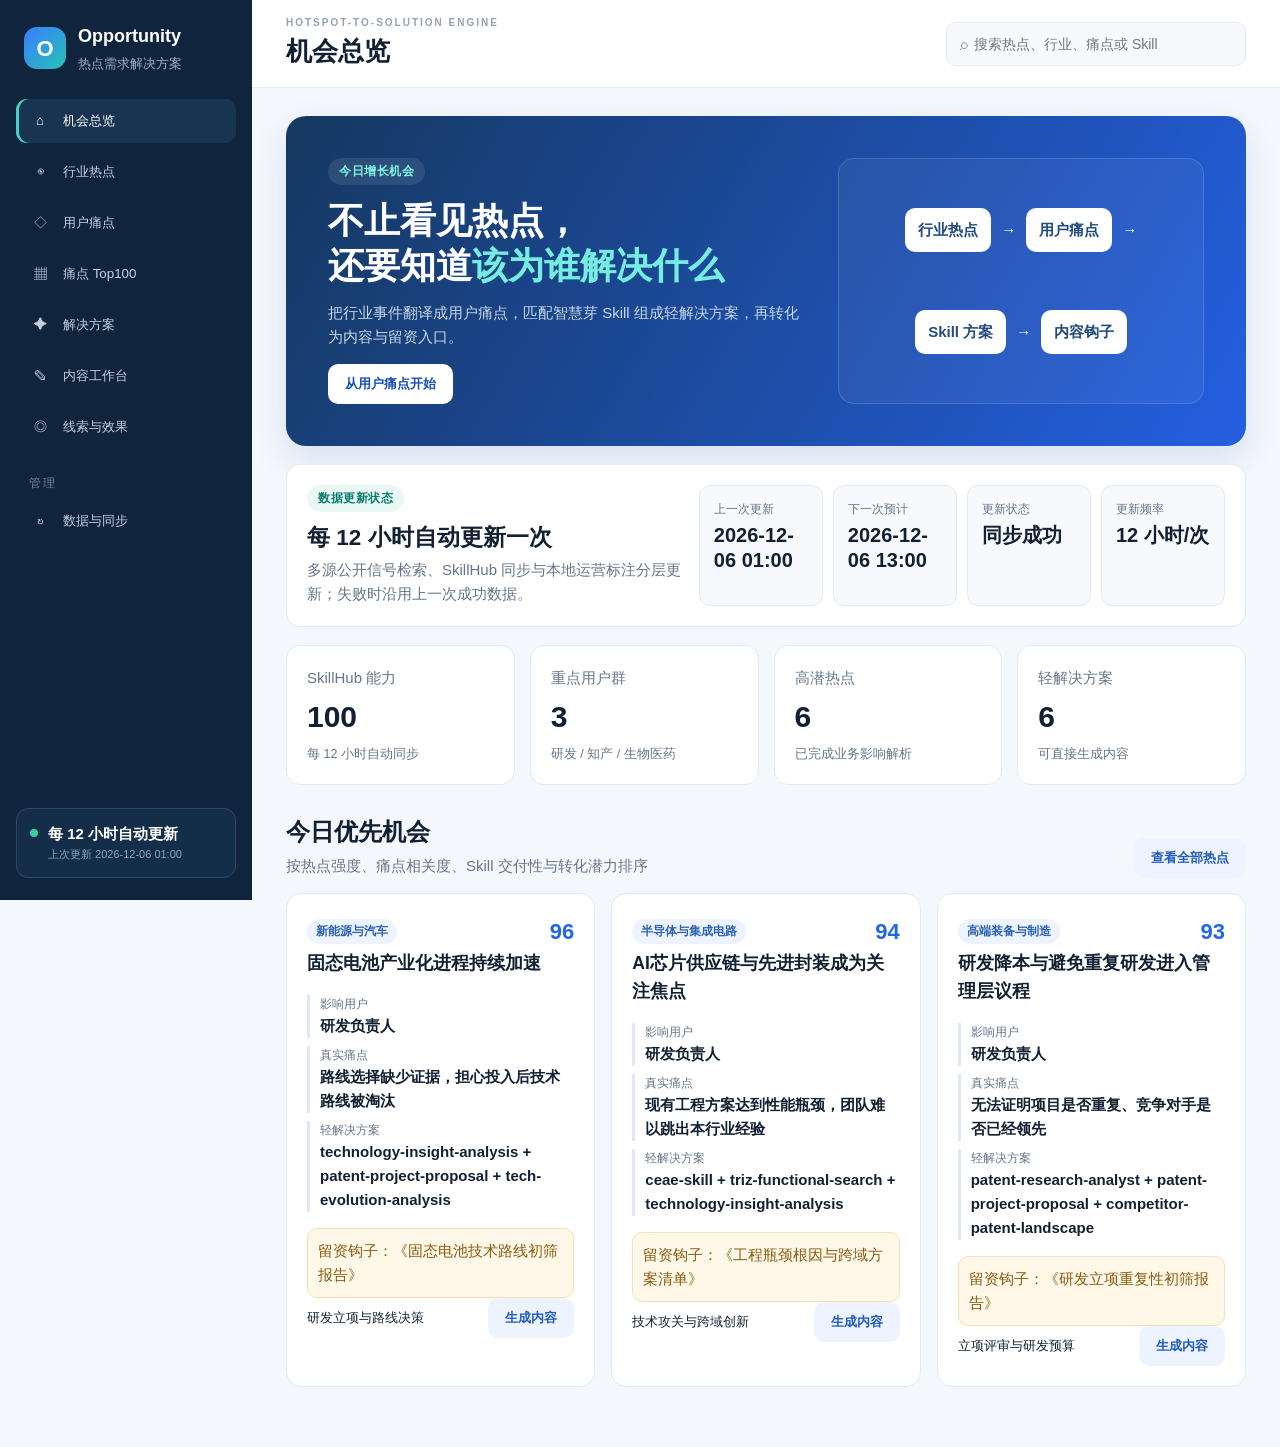
==== commit 208be5e7: "Publish dual radar pages" ====
--- a/index.html
+++ b/index.html
@@ -1,4 +1,6 @@
 <!doctype html>
+<script>location.replace("./app.html"+location.search+location.hash)</script>
+<!-- 旧版竞品监测页面保留在本文件中，便于随时回溯；新版入口为 app.html。 -->
 <html lang="zh-CN">
 <head>
 <meta charset="UTF-8"><meta name="viewport" content="width=device-width,initial-scale=1">
@@ -24,8 +26,9 @@
 .source-link{display:inline-flex;align-items:center;gap:4px;color:#4763d6;text-decoration:none;font-size:8px;padding:4px 7px;background:#eef2ff;border-radius:10px}.source-link:hover{text-decoration:underline}.source-line{display:flex;align-items:center;gap:8px;flex-wrap:wrap;margin-top:9px}.source-domain{color:#94a0b0;font-size:8px}
 .skill-hero{background:linear-gradient(120deg,#151f37,#293f68);border-radius:14px;color:white;padding:25px 30px;display:flex;justify-content:space-between;align-items:center;margin-bottom:14px}.skill-hero h2{font-size:21px;margin:0 0 8px}.skill-hero p{font-size:10px;color:#aab8cd;margin:0;max-width:650px;line-height:1.6}.skill-kpis{display:flex;gap:25px}.skill-kpis span{font-size:8px;color:#9dacbf;text-align:center}.skill-kpis b{display:block;color:white;font-size:21px;margin-bottom:4px}.skill-tabs{display:flex;gap:5px;border-bottom:1px solid var(--line);margin-bottom:14px}.skill-tabs button{border:0;background:transparent;padding:10px 13px;color:#778497;font-size:10px;cursor:pointer;border-bottom:2px solid transparent}.skill-tabs button.active{color:var(--blue);border-bottom-color:var(--blue)}.skill-view{display:none}.skill-view.active{display:block}.skill-grid{display:grid;grid-template-columns:repeat(3,1fr);gap:13px}.skill-card{background:white;border:1px solid var(--line);border-radius:11px;padding:17px}.skill-top{display:flex;justify-content:space-between;gap:9px}.skill-card h3{font-size:12px;line-height:1.5;margin:0 0 7px}.skill-card p{font-size:9px;color:#748094;line-height:1.65;margin:0}.skill-score{flex:0 0 38px;height:38px;border-radius:9px;background:#eef2ff;color:var(--blue);display:grid;place-items:center;font-weight:bold}.skill-meta{display:flex;gap:6px;flex-wrap:wrap;margin:11px 0}.skill-meta span{font-size:8px;background:#f2f4f7;border-radius:9px;padding:4px 7px;color:#657286}.heat{height:5px;border-radius:5px;background:#edf0f4;overflow:hidden;margin:10px 0 7px}.heat i{display:block;height:100%;background:linear-gradient(90deg,#526de8,#dc6b82)}.matrix-table td:first-child{font-weight:700;color:#344154}.demand-card{background:white;border:1px solid var(--line);border-radius:11px;padding:17px;display:grid;grid-template-columns:1fr 120px;gap:15px}.demand-card h3{font-size:12px;margin:0 0 6px}.demand-card p{font-size:9px;color:#748094;line-height:1.6;margin:0}.demand-score{text-align:center;border-left:1px solid var(--line)}.demand-score b{font-size:23px;color:var(--blue);display:block}.demand-score span{font-size:8px;color:#929dad}
 .meeting-insight{background:#eef2ff;border:1px solid #dce4ff;border-radius:10px;padding:13px 15px;margin-bottom:14px;font-size:9px;color:#4f5e78;line-height:1.6}.meeting-insight b{color:#344fc1}.business-flow{display:grid;grid-template-columns:repeat(6,1fr);gap:8px;margin:16px 0}.flow-step{background:white;border:1px solid var(--line);border-radius:10px;padding:14px 9px;text-align:center;position:relative}.flow-step:not(:last-child):after{content:"→";position:absolute;right:-10px;top:38%;color:#9ba6b5;z-index:2}.flow-step b{display:block;color:var(--blue);font-size:15px;margin-bottom:6px}.flow-step span{font-size:9px;color:#5f6c7e}.flow-step small{display:block;font-size:8px;color:#9aa5b4;margin-top:5px}.segment-grid{display:grid;grid-template-columns:repeat(3,1fr);gap:12px;margin-top:14px}.segment-card{background:white;border:1px solid var(--line);border-radius:11px;padding:17px}.segment-card.priority{border-top:3px solid var(--blue)}.segment-card h3{font-size:12px;margin:8px 0 7px}.segment-card p,.segment-card li{font-size:9px;color:#748094;line-height:1.6}.segment-card ul{padding-left:16px;margin:10px 0 0}.process-grid{display:grid;grid-template-columns:repeat(4,1fr);gap:12px;margin-top:14px}.process-card{background:white;border:1px solid var(--line);border-radius:11px;padding:16px}.process-card b{font-size:14px;color:var(--blue)}.process-card h3{font-size:11px;margin:7px 0}.process-card p{font-size:9px;color:#748094;line-height:1.6;margin:0}
+.growth-thesis{display:grid;grid-template-columns:1.4fr 1fr;gap:14px;background:linear-gradient(120deg,#263d70,#506ce5);color:white;border-radius:13px;padding:22px 25px;margin-bottom:14px}.growth-thesis h2{font-size:18px;margin:5px 0 8px}.growth-thesis p{font-size:10px;line-height:1.7;color:#dbe3ff;margin:0}.growth-thesis .guard{background:#ffffff12;border:1px solid #ffffff22;border-radius:10px;padding:14px}.growth-thesis .guard b{display:block;font-size:10px;margin-bottom:6px}.growth-funnel{display:grid;grid-template-columns:repeat(5,1fr);gap:9px;margin-bottom:14px}.funnel-card{background:white;border:1px solid var(--line);border-radius:10px;padding:14px;position:relative}.funnel-card:not(:last-child):after{content:"→";position:absolute;right:-9px;top:42%;color:#9ba6b5;z-index:2}.funnel-card span{font-size:8px;color:#8c98a8}.funnel-card b{display:block;font-size:18px;margin:6px 0;color:#344154}.funnel-card small{font-size:8px;color:var(--green)}.play-grid{display:grid;grid-template-columns:repeat(2,1fr);gap:13px}.growth-play{background:white;border:1px solid var(--line);border-radius:12px;padding:18px}.growth-play:hover{border-color:#b8c4f7}.play-head{display:flex;justify-content:space-between;gap:12px}.play-head h3{font-size:13px;line-height:1.5;margin:6px 0}.play-score{flex:0 0 45px;height:45px;border-radius:10px;background:#edf1ff;color:var(--blue);display:grid;place-items:center;font-size:14px;font-weight:700}.play-chain{display:grid;grid-template-columns:repeat(4,1fr);gap:6px;margin:12px 0}.play-chain div{background:#f7f8fb;border-radius:7px;padding:8px}.play-chain span{display:block;font-size:7px;color:#98a3b2;margin-bottom:4px}.play-chain b{display:block;font-size:8px;color:#4d5a6d;line-height:1.45}.hook-box{border-left:3px solid var(--orange);background:#fff9f2;border-radius:0 8px 8px 0;padding:10px 12px;margin:10px 0}.hook-box span{display:block;font-size:8px;color:#a87945;margin-bottom:4px}.hook-box b{font-size:10px;color:#624b35}.play-footer{display:flex;align-items:center;justify-content:space-between;gap:10px}.play-metrics{font-size:8px;color:#7f8b9c}.principle-strip{display:grid;grid-template-columns:repeat(3,1fr);gap:9px;margin:14px 0}.principle-strip div{background:#f7f9ff;border:1px solid #e2e8ff;border-radius:9px;padding:12px}.principle-strip b{display:block;font-size:10px;color:#4059c7;margin-bottom:5px}.principle-strip span{font-size:8px;color:#748094;line-height:1.55}
 .intent-hero{background:linear-gradient(120deg,#202d49,#314b77);color:white;border-radius:14px;padding:25px 28px;margin-bottom:14px;display:flex;justify-content:space-between;gap:20px;align-items:center}.intent-hero h2{font-size:20px;margin:0 0 7px}.intent-hero p{font-size:10px;color:#b5c2d7;line-height:1.65;margin:0;max-width:700px}.principle-chip{background:#ffffff10;border:1px solid #ffffff22;padding:11px 14px;border-radius:10px;font-size:9px;white-space:nowrap}.intent-switch{display:grid;grid-template-columns:repeat(2,1fr);gap:10px;margin-bottom:14px}.intent-mode{background:white;border:1px solid var(--line);border-radius:11px;padding:16px;text-align:left;cursor:pointer}.intent-mode.active{border-color:#7890f2;box-shadow:0 0 0 2px #526ee81a}.intent-mode b{display:block;font-size:12px;color:#344154;margin-bottom:5px}.intent-mode span{font-size:9px;color:#7c8899}.intent-panel{display:none}.intent-panel.active{display:grid;grid-template-columns:370px 1fr;gap:14px}.intent-form label{display:block;font-size:9px;color:#657185;margin:12px 0 6px}.intent-form select,.intent-form textarea,.intent-form input{width:100%;border:1px solid var(--line);border-radius:8px;background:white;padding:10px;font-size:10px;outline:0}.intent-form textarea{min-height:105px;resize:vertical}.intent-form .primary{width:100%;margin-top:14px}.generated-result{border:1px solid var(--line);border-radius:10px;padding:15px;margin-top:12px}.generated-result h4{font-size:11px;margin:0 0 7px}.generated-result p,.generated-result li{font-size:9px;color:#6f7c8e;line-height:1.7}.decision-list{display:grid;gap:11px}.decision-card{background:white;border:1px solid var(--line);border-radius:11px;padding:17px}.decision-head{display:flex;justify-content:space-between;gap:12px}.decision-card h3{font-size:12px;margin:0 0 6px}.decision-card p{font-size:9px;color:#748094;line-height:1.6}.assessment-grid{display:grid;grid-template-columns:repeat(4,1fr);gap:7px;margin:12px 0}.assessment{background:#f6f8fb;border-radius:8px;padding:9px}.assessment span{display:block;font-size:8px;color:#909baa;margin-bottom:4px}.assessment b{font-size:9px;color:#3f4d61}.assessment.good b{color:var(--green)}.assessment.warn b{color:var(--orange)}.pros-cons{display:grid;grid-template-columns:repeat(2,1fr);gap:8px}.pros-cons div{border:1px solid var(--line);border-radius:8px;padding:10px;font-size:9px;color:#687587;line-height:1.6}.decision-actions{display:flex;gap:7px;justify-content:flex-end;margin-top:12px}.status-approved{background:#e9f8f1;color:var(--green)}.status-hold{background:#fff4e8;color:var(--orange)}.status-rejected{background:#f2f4f7;color:#7b8798}.guardrail{border-left:3px solid var(--blue);background:#f5f7ff;padding:12px 14px;border-radius:0 8px 8px 0;font-size:9px;color:#5d6980;line-height:1.65;margin-bottom:13px}
-@media(max-width:1050px){.grid,.feed-layout,.feedback-layout,.intent-panel.active{grid-template-columns:1fr}.metrics{grid-template-columns:repeat(2,1fr)}.company-grid,.source-grid,.source-taxonomy,.skill-grid,.process-grid,.pain-grid{grid-template-columns:repeat(2,1fr)}.business-flow{grid-template-columns:repeat(3,1fr)}}@media(max-width:760px){.app{display:block}aside{position:static;width:auto;height:auto}.status,.nav-divider,.nav-group{display:none}nav{grid-template-columns:repeat(10,180px);overflow:auto}.nav-copy small{white-space:normal}main{padding:0 14px 30px}.search{display:none}.radar{display:none}.metrics,.company-grid,.source-grid,.govern-grid,.source-taxonomy,.opportunity-grid,.warning-grid,.skill-grid,.process-grid,.segment-grid,.business-flow,.pain-grid,.purpose-top,.intent-switch,.assessment-grid,.pros-cons{grid-template-columns:1fr}.flow-step:not(:last-child):after{content:"↓";right:50%;top:auto;bottom:-13px}.rule-card.wide{grid-column:auto}.rule-flow{grid-template-columns:1fr}.hero{padding:28px}.purpose-banner{padding:23px}.intent-hero{display:block}.principle-chip{margin-top:13px;white-space:normal}.feed-item{grid-template-columns:1fr}.skill-hero{display:block}.skill-kpis{margin-top:20px}.demand-card{grid-template-columns:1fr}.demand-score{border:0;border-top:1px solid var(--line);padding-top:10px}}
+@media(max-width:1050px){.grid,.feed-layout,.feedback-layout,.intent-panel.active,.growth-thesis{grid-template-columns:1fr}.metrics{grid-template-columns:repeat(2,1fr)}.company-grid,.source-grid,.source-taxonomy,.skill-grid,.process-grid,.pain-grid{grid-template-columns:repeat(2,1fr)}.business-flow{grid-template-columns:repeat(3,1fr)}}@media(max-width:760px){.app{display:block}aside{position:static;width:auto;height:auto}.status,.nav-divider,.nav-group{display:none}nav{grid-template-columns:repeat(10,180px);overflow:auto}.nav-copy small{white-space:normal}main{padding:0 14px 30px}.search{display:none}.radar{display:none}.metrics,.company-grid,.source-grid,.govern-grid,.source-taxonomy,.opportunity-grid,.warning-grid,.skill-grid,.process-grid,.segment-grid,.business-flow,.pain-grid,.purpose-top,.intent-switch,.assessment-grid,.pros-cons,.growth-funnel,.play-grid,.play-chain,.principle-strip{grid-template-columns:1fr}.flow-step:not(:last-child):after,.funnel-card:not(:last-child):after{content:"↓";right:50%;top:auto;bottom:-13px}.rule-card.wide{grid-column:auto}.rule-flow{grid-template-columns:1fr}.hero{padding:28px}.purpose-banner{padding:23px}.intent-hero{display:block}.principle-chip{margin-top:13px;white-space:normal}.feed-item{grid-template-columns:1fr}.skill-hero{display:block}.skill-kpis{margin-top:20px}.demand-card{grid-template-columns:1fr}.demand-score{border:0;border-top:1px solid var(--line);padding-top:10px}}
 </style>
 </head>
 <body><div class="app">
@@ -63,9 +66,13 @@
 <div class="live-view" id="opportunities"><div class="intro"><div><h2>小红书选题机会</h2><p>将竞品和用户信号转化为可执行的差异化内容角度。</p></div><button class="primary" onclick="toast('已生成本周选题包')">生成本周选题包</button></div><div class="opportunity-grid" id="opportunityGrid"></div></div>
 </section>
 
-<section class="page" id="skills"><div class="skill-hero"><div><h2>Skill 全网雷达</h2><p>持续搜索目标人群、竞品、行业与厂商正在使用、发布和期待的 Skill，识别产品能力趋势、场景空白与可营销的话题机会。</p></div><div class="skill-kpis"><span><b>126</b>已发现 Skill</span><span><b>18</b>本周新增</span><span><b>12</b>高机会</span></div></div>
-<div class="skill-tabs" id="skillTabs"><button class="active" data-skill-view="skillStream">Skill 动态流</button><button data-skill-view="businessLoop">业务闭环</button><button data-skill-view="industrySkills">行业 Skill 地图</button><button data-skill-view="vendorSkills">厂商能力矩阵</button><button data-skill-view="skillDemand">需求缺口榜</button></div>
-<div class="skill-view active" id="skillStream"><div class="toolbar"><div class="filters" id="skillFilters"><button class="active" data-skill-filter="全部">全部</button><button data-skill-filter="竞品动作">竞品动作</button><button data-skill-filter="目标人群">目标人群</button><button data-skill-filter="行业应用">行业应用</button><button data-skill-filter="厂商发布">厂商发布</button></div><span class="tag">近 30 天</span></div><div class="skill-grid" id="skillGrid"></div></div>
+<section class="page" id="skills"><div class="skill-hero"><div><h2>热点需求增长引擎</h2><p>不是介绍产品，而是用行业热点唤醒目标客户尚未被明确表达的需求，再匹配智慧芽 Skill 组成轻量解决方案，并把可体验的 Skill 作为留资钩子。</p></div><div class="skill-kpis"><span><b>24</b>高潜热点</span><span><b>16</b>痛点方案</span><span><b>8</b>留资钩子</span></div></div>
+<div class="skill-tabs" id="skillTabs"><button class="active" data-skill-view="growthWorkspace">增长作战台</button><button data-skill-view="skillStream">Skill 信号池</button><button data-skill-view="businessLoop">方法与闭环</button><button data-skill-view="industrySkills">行业 Skill 地图</button><button data-skill-view="vendorSkills">竞品能力矩阵</button><button data-skill-view="skillDemand">需求缺口榜</button></div>
+<div class="skill-view active" id="growthWorkspace"><section class="growth-thesis"><div><span class="purpose-kicker">NORTH STAR · USER GROWTH</span><h2>先让客户意识到“这个问题正在影响我”，再给他一个立即可用的解决入口</h2><p>热点内容负责建立相关性与紧迫感；用户痛点负责完成自我识别；Skill 组合负责证明解决路径；留资钩子负责把匿名兴趣转化为带场景标签的有效用户。</p></div><div class="guard"><b>边界：这不是产品营销页</b><p>内容不以功能清单和品牌曝光为起点。只有当热点与真实痛点成立时，才出现 Skill；每个 Skill 必须对应一个可获得的结果，并设计低门槛体验或资料领取。</p></div></section>
+<div class="growth-funnel"><article class="funnel-card"><span>① 热点候选</span><b>24</b><small>本周 +9</small></article><article class="funnel-card"><span>② 痛点匹配</span><b>16</b><small>匹配率 66.7%</small></article><article class="funnel-card"><span>③ 方案生成</span><b>11</b><small>平均 2.3 个 Skill</small></article><article class="funnel-card"><span>④ 钩子领取</span><b>328</b><small>领取率 12.4%</small></article><article class="funnel-card"><span>⑤ 有效留资</span><b>76</b><small>有效率 23.2%</small></article></div>
+<div class="principle-strip"><div><b>热点不是流量终点</b><span>必须能解释它对某类客户的业务影响，否则只进入观察池。</span></div><div><b>Skill 不是功能列表</b><span>按客户想得到的结果组合，允许 Skill + 数据 + 服务协同。</span></div><div><b>留资不是一张表单</b><span>用诊断、清单、报告或可体验 Skill 交换信息，并同步记录需求标签。</span></div></div>
+<div class="intro"><div><h2>本周高潜增长机会</h2><p>按热点强度、痛点相关度、Skill 可交付性和留资潜力综合排序。</p></div><span class="tag">演示数据 · 待接真实转化</span></div><div class="play-grid" id="growthPlayGrid"></div></div>
+<div class="skill-view" id="skillStream"><div class="toolbar"><div class="filters" id="skillFilters"><button class="active" data-skill-filter="全部">全部</button><button data-skill-filter="竞品动作">竞品动作</button><button data-skill-filter="目标人群">目标人群</button><button data-skill-filter="行业应用">行业应用</button><button data-skill-filter="厂商发布">厂商发布</button></div><span class="tag">近 30 天</span></div><div class="skill-grid" id="skillGrid"></div></div>
 <div class="skill-view" id="businessLoop"><div class="meeting-insight"><b>来自会议纪要的核心判断：</b>热点不是终点，而是价值唤起的入口。平台需要把行业热点转化为客户小问题，再匹配 Skill、服务或产品组合，形成带明确需求标签的高质量线索，并持续追踪到转化结果。</div><div class="intro"><div><h2>热点到结果交付闭环</h2><p>从内容获客升级为“可诊断、可组合、可转化”的增长工作流。</p></div><span class="tag">H2 核心路径</span></div><div class="business-flow"><div class="flow-step"><b>1</b><span>行业热点</span><small>产业链变化</small></div><div class="flow-step"><b>2</b><span>痛点唤起</span><small>小问题识别</small></div><div class="flow-step"><b>3</b><span>内容承接</span><small>渠道与案例</small></div><div class="flow-step"><b>4</b><span>Skill 组合</span><small>Skill + 服务</small></div><div class="flow-step"><b>5</b><span>需求线索</span><small>标签与意向</small></div><div class="flow-step"><b>6</b><span>结果交付</span><small>转销售/自闭环</small></div></div><div class="process-grid"><article class="process-card"><b>01</b><h3>看方向</h3><p>产业链监测、战略情报、技术路线与机会洞察。</p></article><article class="process-card"><b>02</b><h3>解问题</h3><p>研发创新、TRIZ、技术方案与具体难题解决。</p></article><article class="process-card"><b>03</b><h3>控质量</h3><p>专利质量、权利要求比对、风险与价值评估。</p></article><article class="process-card"><b>04</b><h3>做运营</h3><p>专利组合运营、监测预警、内容和转化追踪。</p></article></div><div class="intro" style="margin-top:22px"><div><h2>客户池分层运营</h2><p>不同客户池对应不同监测、内容和转化动作。</p></div></div><div class="segment-grid"><article class="segment-card priority"><span class="tag">最高优先级</span><h3>新客户 · 不在销售私海</h3><p>由运营首次触达，具备自孵化和轻量 Skill 自闭环机会。</p><ul><li>监测行业与公司特征</li><li>用热点识别潜在需求</li><li>沉淀可直接体验的 Skill</li></ul></article><article class="segment-card"><span class="tag">重点协同</span><h3>新客户 · 已在销售私海</h3><p>以带需求标签的高质量线索支持销售，提高协同效率。</p><ul><li>明确热点与业务场景</li><li>补充客户行为证据</li><li>推送解决方案标签</li></ul></article><article class="segment-card"><span class="tag">增购运营</span><h3>现有合作客户</h3><p>通过新 Skill、专家服务和场景组合发现增购机会。</p><ul><li>监测新增痛点</li><li>推荐 Skill 组合</li><li>跟踪使用与续约反馈</li></ul></article></div></div>
 <div class="skill-view" id="industrySkills"><section class="panel"><div class="panel-head"><div><h3>行业 Skill 热度地图</h3><p>观察不同产业正在出现的高频能力与增长方向</p></div><span class="tag">演示数据</span></div><div class="table-wrap"><table class="matrix-table"><thead><tr><th>行业</th><th>高频 Skill</th><th>本月信号</th><th>增长</th><th>主要人群</th><th>机会等级</th></tr></thead><tbody id="industrySkillTable"></tbody></table></div></section></div>
 <div class="skill-view" id="vendorSkills"><section class="panel"><div class="panel-head"><div><h3>厂商与竞品能力矩阵</h3><p>追踪不同厂商推出、强调或正在招聘建设的 Skill</p></div><span class="tag">重点厂商</span></div><div class="table-wrap"><table class="matrix-table"><thead><tr><th>厂商</th><th>已出现 Skill</th><th>重点方向</th><th>信号来源</th><th>活跃度</th></tr></thead><tbody id="vendorSkillTable"></tbody></table></div></section></div>
@@ -149,6 +156,14 @@
 const industrySkillRows=[["医药","管线-专利关联、靶点情报、到期风险","286","+72%","医药研发 / BD","高"],["新能源","材料配方抽取、技术路线追踪","241","+65%","材料研发 / 战略","高"],["半导体","专利侵权排查、供应链风险","198","+48%","法务 / 研发","高"],["汽车","零部件技术对标、标准必要专利","176","+39%","研发 / IPR","中高"],["高校科研","技术查新、成果匹配、报告生成","154","+31%","科研人员 / 技转","中高"]];
 const vendorSkillRows=[["Clarivate / Derwent","18","AI检索、证据解释、科研情报","官网 / LinkedIn","92"],["Questel / Orbit","16","FTO、IP工作流、化学检索","官网 / 活动","89"],["六棱镜","14","产业链、科技金融、报告生成","官网 / 公众号","86"],["HimmPat","12","AI检索、图像检索、自动分类","官网 / 招聘","82"],["incoPat","11","专利分析、创新监测、指数评价","官网 / 公众号","80"],["Patentics","9","语义检索、技术攻防、聚类","官网 / 知乎","75"]];
 const skillDemands=[["专利查新报告自动生成","从检索、证据引用到结论生成完整可编辑报告。",95],["竞品技术路线自动追踪","融合专利、论文、招聘、产品和人员信号，解释技术方向变化。",93],["FTO 风险初筛助手","按产品特征匹配权利要求，给出风险证据和待人工确认项。",91],["研发立项重复性检查","输入研发方案，快速识别相似技术、领先团队与空白方向。",89],["专利价值可解释评分","不仅输出分数，还说明技术、法律与商业价值依据。",86],["行业术语与检索式生成","理解行业语言，自动补充同义词、分类号和上下位概念。",84],["专利图表一键转业务结论","把分析图表转成面向管理层的风险、机会和建议。",82],["跨语言专利证据比对","对中英日韩专利关键技术特征进行统一语义比对。",80]];
+const growthPlays=[
+ {score:96,hot:"AI 专利检索漏检争议升温",pain:"检索负责人无法证明结果完整，担心关键专利漏掉后承担风险",user:"专利工程师 / 企业 IPR",solution:"检索式生成 + 语义扩展 + 结果查漏",content:"AI 检索真正危险的不是不会搜，而是你不知道它漏了什么",hook:"领取《AI 专利检索漏检自查清单》+ 免费跑一次查漏 Skill",metric:"预计领取率 15% · 高意向标签：检索质量"},
+ {score:93,hot:"新能源材料专利数量快速增长",pain:"研发团队难以从海量实施例中判断材料配方路线和性能差异",user:"新能源材料研发 / 技术战略",solution:"实施例抽取 + 配方对比 + 技术路线图",content:"材料专利一年翻倍后，研发团队最容易错过的不是论文",hook:"上传一个技术主题，生成《材料配方路线速览》",metric:"预计领取率 13% · 高意向标签：技术路线"},
+ {score:91,hot:"海外市场知识产权风险讨论上涨",pain:"出海团队在产品定型后才做 FTO，整改成本与上市风险同步放大",user:"出海企业 IPR / 法务 / 产品",solution:"产品特征拆解 + 权利要求匹配 + 风险初筛",content:"产品准备出海时才做 FTO，通常已经晚了哪三步？",hook:"领取《出海 FTO 准备度诊断》+ 风险初筛体验",metric:"预计领取率 11% · 高意向标签：海外风险"},
+ {score:89,hot:"研发降本与重复研发成为管理热点",pain:"研发负责人缺少证据判断项目是否重复、竞品是否已经领先",user:"研发负责人 / 技术管理者",solution:"相似技术检索 + 领先团队识别 + 空白方向分析",content:"一个研发项目做了半年，才发现竞品三年前已经申请专利",hook:"填写研发方向，领取《立项重复性初筛报告》",metric:"预计领取率 14% · 高意向标签：研发立项"},
+ {score:87,hot:"专利价值评估从数量转向质量",pain:"IPR 难以向管理层解释哪些专利值得继续维护或重点运营",user:"知识产权负责人 / 专利运营",solution:"价值评分 + 可解释因子 + 组合分层",content:"专利年费到底该不该交？先别只看一个总分",hook:"领取《专利组合体检模板》+ 10 件专利快速分层",metric:"预计领取率 10% · 高意向标签：资产运营"},
+ {score:84,hot:"管理层要求情报报告直接支持决策",pain:"分析人员产出大量图表，却无法回答业务下一步应该做什么",user:"产业研究 / 战略 / IPR",solution:"图表解读 + 业务问题映射 + 结论生成",content:"为什么你的专利分析报告有 50 页，老板还是不知道怎么决策？",hook:"上传一张分析图，体验“图表转业务结论” Skill",metric:"预计领取率 12% · 高意向标签：报告提效"}
+];
 const titles={overview:"情报总览",feed:"实时动态",skills:"Skill 雷达",intent:"用途与迭代决策",companies:"竞品矩阵",alerts:"预警中心",sources:"监测源管理",rules:"运营规则",changelog:"迭代记录",feedback:"共创反馈"};
 const defaultDecisions=[
  {id:1,source:"会议纪要",title:"增加内容到线索的归因追踪",text:"为每条选题记录发布渠道、曝光、互动、线索和成交阶段，形成内容效果闭环。",benefit:"能验证选题价值，反哺机会评分",cost:"需要接入渠道与CRM数据，实施成本较高",alignment:"高度一致",direction:"强化主线，不改变方向",risk:"中",status:"待决定"},
@@ -157,6 +172,7 @@
 ];
 let decisions=JSON.parse(localStorage.getItem("radarDecisions")||"null")||defaultDecisions;
 const defaultReleases=[
+ {version:"v1.8",date:"2026-07-06",title:"Skill 用户增长作战台",items:["将 Skill 板块的北极星从产品能力展示调整为需求唤醒与有效用户增长","建立行业热点—用户痛点—Skill组合方案—留资钩子—增长结果五段漏斗","新增高潜增长机会卡，逐条呈现目标人群、内容切口、解决方案和留资交换价值","明确热点不是流量终点、Skill不是功能列表、留资不是普通表单三条运营原则","增长指标调整为痛点匹配率、钩子领取率、有效留资率和需求标签"]},
  {version:"v1.7",date:"2026-07-03",title:"导航与信息架构升级",items:["左侧菜单重组为“看情报、做决策、管平台”三条清晰路径","每个板块增加一句用途说明，降低首次访问和跨部门使用时的理解成本","调整 Skill、需求决策和监测源命名，让入口名称与页面任务保持一致","保留预警和 Skill 数量提示，核心变化仍可一眼识别"]},
  {version:"v1.6",date:"2026-07-03",title:"需求调用与迭代决策工作台",items:["新增用途选择与开放式描述，可调用平台现有情报生成选题、竞品简报、用户问题或Skill分析","新增平台改进候选池，统一承接内部意见、会议纪要、用户反馈和外部分析","每个候选自动展示收益、代价、风险、发展方向影响和平台初心一致性","迭代决策权保留给平台负责人，候选可批准、暂缓或拒绝，批准后也仅进入待迭代队列"]},
  {version:"v1.5",date:"2026-07-03",title:"首页平台价值与用户痛点说明",items:["在首页第一屏新增平台定位，明确这是面向内容增长团队的竞争与需求情报平台","从信息分散、选题困难、内容同质化和转化断层四类用户痛点反向说明平台作用","明确平台最终输出为差异化选题、Skill与解决方案匹配以及内容到线索的增长闭环"]},
@@ -176,7 +192,7 @@
  document.querySelector("#alertList").innerHTML=alerts.map((a,i)=>`<article class="alert-row ${a.level==="medium"?"medium":""}"><div class="alert-icon">!</div><div><h3>${a.t}</h3><p>${a.d} · ${a.c}</p></div><div><button class="secondary" onclick="showAlert(${i})">查看研判</button> <button class="primary" onclick="resolve(this)">标记处理</button></div></article>`).join("");
  document.querySelector("#sourceGrid").innerHTML=sources.map(s=>`<article class="source"><div class="source-logo">${s[0]}</div><div><h3>${s[1]}</h3><p>${s[2]}</p></div><div class="toggle" onclick="this.classList.toggle('off');toast('数据源状态已更新')"></div></article>`).join("");
  renderLiveModules();
- renderSkills();
+ renderSkills();renderGrowthPlays();
  renderReleases();renderFeedback();renderDecisions();
 }
 function renderLiveModules(){
@@ -192,6 +208,8 @@
  document.querySelector("#industrySkillTable").innerHTML=industrySkillRows.map(x=>`<tr><td>${x[0]}</td><td>${x[1]}</td><td>${x[2]}</td><td class="trend-up">${x[3]}</td><td>${x[4]}</td><td><span class="tag">${x[5]}</span></td></tr>`).join("");
  document.querySelector("#vendorSkillTable").innerHTML=vendorSkillRows.map(x=>`<tr><td>${x[0]}</td><td>${x[1]}</td><td>${x[2]}</td><td>${x[3]}</td><td><b>${x[4]}</b><div class="mini-bar"><i style="width:${x[4]}%"></i></div></td></tr>`).join("");
  document.querySelector("#skillDemandList").innerHTML=skillDemands.map((x,i)=>`<article class="demand-card"><div><span class="tag">需求 No.${i+1}</span><h3>${x[0]}</h3><p>${x[1]}</p></div><div class="demand-score"><b>${x[2]}</b><span>需求机会分</span></div></article>`).join("")}
+function renderGrowthPlays(){document.querySelector("#growthPlayGrid").innerHTML=growthPlays.map((x,i)=>`<article class="growth-play"><div class="play-head"><div><span class="tag">${x.user}</span><h3>${x.content}</h3></div><div class="play-score">${x.score}</div></div><div class="play-chain"><div><span>热点信号</span><b>${x.hot}</b></div><div><span>用户痛点</span><b>${x.pain}</b></div><div><span>Skill 方案</span><b>${x.solution}</b></div><div><span>内容任务</span><b>唤醒需求并完成自我识别</b></div></div><div class="hook-box"><span>留资钩子 · 用户能立即获得什么</span><b>${x.hook}</b></div><div class="play-footer"><span class="play-metrics">${x.metric}</span><button class="secondary" onclick="showGrowthPlay(${i})">生成增长方案</button></div></article>`).join("")}
+function showGrowthPlay(i){let x=growthPlays[i];modal(`<h2>${x.content}</h2><span class="tag">${x.user}</span><p><b>需求唤醒逻辑：</b>${x.hot}。对目标用户而言，真正需要被说清的是：${x.pain}。</p><p><b>Skill 解决方案：</b>${x.solution}。内容中不先讲产品，而是在用户完成问题自我识别后，再给出这条解决路径。</p><p><b>留资钩子：</b>${x.hook}</p><p><b>建议记录标签：</b>${x.metric}</p><button class="primary" onclick="toast('已加入增长实验队列');closeModal()">加入增长实验</button>`)}
 function renderCompanies(tier="全部"){let list=companies.filter(x=>tier==="全部"||x[3]===tier);document.querySelector("#companyGrid").innerHTML=list.map((x,i)=>`<article class="company"><div class="company-top"><div class="company-logo" style="background:${x[5]}">${x[1][0]}</div><div><h3>${x[1]}</h3><p>${x[0]}</p></div><span class="tier">${x[3]}</span></div><p style="margin-top:13px">${x[2]}</p><div class="score"><div><b>${x[4]}</b> <span>/ 100</span></div><span>竞争活跃度</span></div><div class="bar"><i style="width:${x[4]}%"></i></div><div class="stats"><span><b>${18+i%26}</b>本周信号</span><span><b>${i<3?1:0}</b>重点预警</span><span><b>+${5+i%14}%</b>声量趋势</span></div></article>`).join("")}
 function go(p){document.querySelectorAll(".page,.nav").forEach(x=>x.classList.remove("active"));document.querySelector("#"+p).classList.add("active");document.querySelector(`[data-page="${p}"]`).classList.add("active");document.querySelector("#title").textContent=titles[p]}
 function modal(h){document.querySelector("#modalBody").innerHTML=h;document.querySelector("#modal").classList.add("open")}function closeModal(){document.querySelector("#modal").classList.remove("open")}
